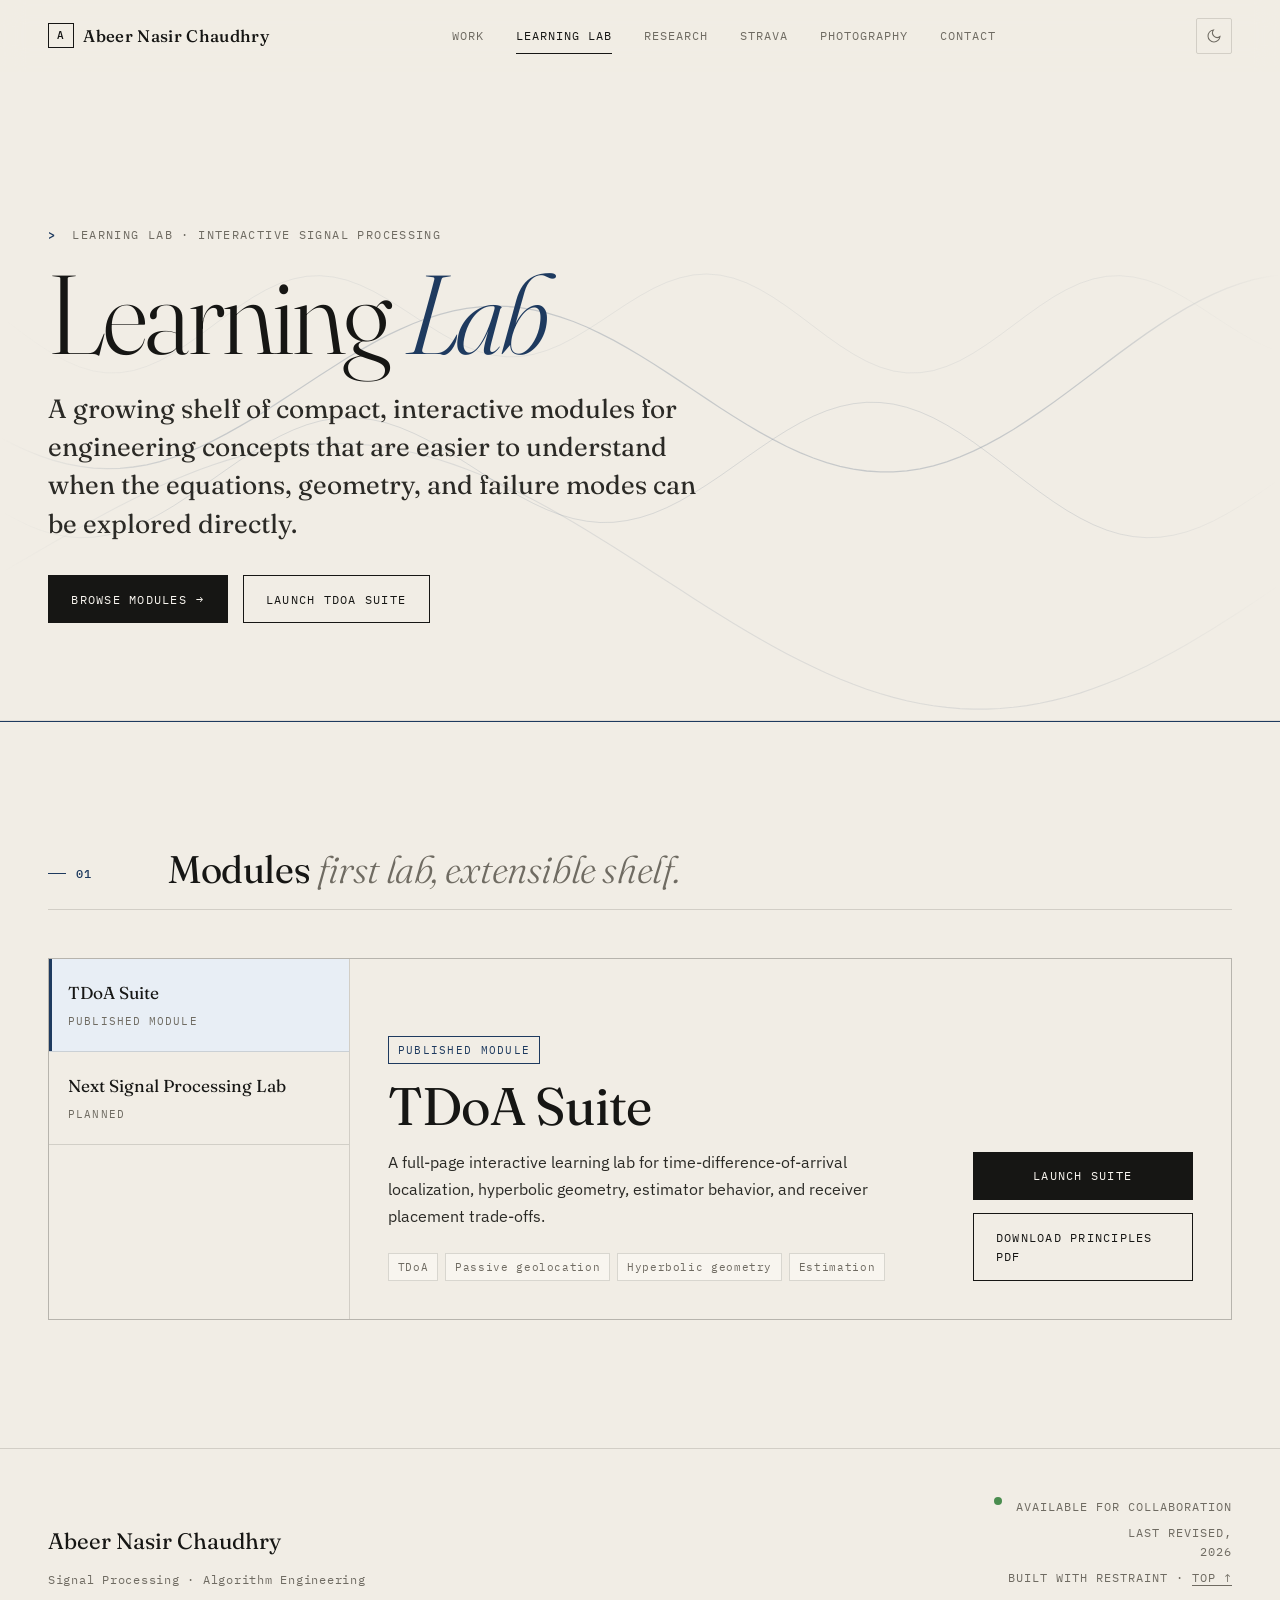
==== learning.html @ a297d3ae "Add Learning Lab and publish TDoA suite" ====
<!DOCTYPE html>
<html lang="en">
<head>
  <meta charset="UTF-8" />
  <meta name="viewport" content="width=device-width, initial-scale=1.0" />
  <title>Learning Lab &middot; Abeer Nasir Chaudhry</title>
  <meta name="description" content="Interactive signal processing learning modules by Abeer Nasir Chaudhry, starting with the TDoA Suite for passive geolocation principles." />
  <link rel="stylesheet" href="styles.css" />
  <link rel="icon" href="data:image/svg+xml,%3Csvg xmlns='http://www.w3.org/2000/svg' viewBox='0 0 32 32'%3E%3Crect width='32' height='32' fill='%23F1EDE5'/%3E%3Ctext x='16' y='22' text-anchor='middle' font-family='Georgia,serif' font-size='18' fill='%23161614'%3EA%3C/text%3E%3C/svg%3E" />
  <script>
    (function() {
      var stored = localStorage.getItem('theme');
      var sysDark = window.matchMedia && window.matchMedia('(prefers-color-scheme: dark)').matches;
      var theme = stored || (sysDark ? 'dark' : 'light');
      document.documentElement.setAttribute('data-theme', theme);
    })();
  </script>
</head>
<body class="learning-page">

  <div class="ambient-signal" aria-hidden="true">
    <svg viewBox="0 0 1440 900" preserveAspectRatio="none">
      <defs>
        <linearGradient id="signalFade" x1="0" y1="0" x2="1" y2="0">
          <stop offset="0%" stop-color="currentColor" stop-opacity="0"/>
          <stop offset="15%" stop-color="currentColor" stop-opacity="1"/>
          <stop offset="85%" stop-color="currentColor" stop-opacity="1"/>
          <stop offset="100%" stop-color="currentColor" stop-opacity="0"/>
        </linearGradient>
      </defs>
      <path class="ambient-wave w1" d="" stroke="url(#signalFade)"/>
      <path class="ambient-wave w2" d="" stroke="url(#signalFade)"/>
      <path class="ambient-wave w3" d="" stroke="url(#signalFade)"/>
      <path class="ambient-wave w4" d="" stroke="url(#signalFade)"/>
    </svg>
  </div>

  <header class="site-header">
    <nav class="nav" aria-label="Primary">
      <a href="index.html" class="brand">
        <span class="glyph">A</span>
        <span>Abeer Nasir Chaudhry</span>
      </a>
      <button class="nav-toggle" aria-label="Toggle navigation" aria-expanded="false"><span></span></button>
      <div class="nav-links" id="navLinks">
        <a href="index.html#work">Work</a>
        <a href="learning.html" class="active">Learning Lab</a>
        <a href="research.html">Research</a>
        <a href="strava.html">Strava</a>
        <a href="photography.html">Photography</a>
        <a href="index.html#contact">Contact</a>
      </div>
      <button class="theme-toggle" id="themeToggle" aria-label="Toggle theme">
        <svg class="icon-moon" viewBox="0 0 24 24" fill="none" stroke="currentColor" stroke-width="1.6"><path d="M21 12.79A9 9 0 1 1 11.21 3 7 7 0 0 0 21 12.79z"/></svg>
        <svg class="icon-sun" viewBox="0 0 24 24" fill="none" stroke="currentColor" stroke-width="1.6"><circle cx="12" cy="12" r="4"/><path d="M12 2v2M12 20v2M4.93 4.93l1.41 1.41M17.66 17.66l1.41 1.41M2 12h2M20 12h2M4.93 19.07l1.41-1.41M17.66 6.34l1.41-1.41"/></svg>
      </button>
    </nav>
  </header>

  <main>
    <section class="learning-hero">
      <div class="container">
        <div class="learning-hero-grid reveal-stagger">
          <div class="learning-kicker mono">
            <span class="caret">&gt;</span>
            <span>Learning Lab &middot; Interactive signal processing</span>
          </div>
          <h1 class="learning-title">Learning <em>Lab</em></h1>
          <p class="learning-lead">
            A growing shelf of compact, interactive modules for engineering concepts that are easier to understand when the equations, geometry, and failure modes can be explored directly.
          </p>
          <div class="learning-hero-actions">
            <a class="btn btn-primary" href="#modules">Browse Modules <span class="arrow">&rarr;</span></a>
            <a class="btn" href="assets/learning/tdoa/TDoA_Interactive.html" target="_blank" rel="noopener">Launch TDoA Suite</a>
          </div>
        </div>
      </div>
    </section>

    <section id="modules" class="learning-modules">
      <div class="container">
        <header class="section-head reveal">
          <div class="section-num">01</div>
          <h2 class="section-title">Modules <em>first lab, extensible shelf.</em></h2>
        </header>

        <div class="learning-shell reveal">
          <div class="learning-tabs" id="learningTabs" role="tablist" aria-label="Learning Lab modules"></div>
          <div class="learning-panels" id="learningPanels"></div>
        </div>
      </div>
    </section>
  </main>

  <footer class="site-footer">
    <div class="container">
      <div class="brand-block">Abeer Nasir Chaudhry<br/>
        <span style="font-family:var(--mono);font-size:0.78rem;color:var(--ink-muted);letter-spacing:0.06em;">Signal Processing &middot; Algorithm Engineering</span>
      </div>
      <div class="meta">
        <span><span class="signal-dot"></span> Available for collaboration</span>
        <span>Last revised, <span id="footerYear">2026</span></span>
        <span>Built with restraint &middot; <a href="#" style="border-bottom:1px solid currentColor;">Top &uarr;</a></span>
      </div>
    </div>
  </footer>

  <script src="assets/learning/modules.js"></script>
  <script>
    (function () {
      var modules = window.learningLabModules || [];
      var tabs = document.getElementById('learningTabs');
      var panels = document.getElementById('learningPanels');
      if (!tabs || !panels || !modules.length) return;

      function escapeHtml(value) {
        return String(value || '').replace(/[&<>"']/g, function (ch) {
          return ({ '&': '&amp;', '<': '&lt;', '>': '&gt;', '"': '&quot;', "'": '&#39;' })[ch];
        });
      }

      function actionLink(href, label, extraAttrs) {
        if (!href) return '<span class="btn module-action-disabled" aria-disabled="true">' + escapeHtml(label) + '</span>';
        return '<a class="btn' + (label.indexOf('Launch') === 0 ? ' btn-primary' : '') + '" href="' + escapeHtml(href) + '"' + (extraAttrs || '') + '>' + escapeHtml(label) + '</a>';
      }

      tabs.innerHTML = modules.map(function (module, index) {
        var selected = index === 0;
        return '<button class="learning-tab' + (selected ? ' is-active' : '') + '" role="tab" id="tab-' + escapeHtml(module.id) + '" aria-controls="panel-' + escapeHtml(module.id) + '" aria-selected="' + selected + '" data-module="' + escapeHtml(module.id) + '">' +
          '<span class="learning-tab-title">' + escapeHtml(module.title) + '</span>' +
          '<span class="learning-tab-status">' + escapeHtml(module.status) + '</span>' +
        '</button>';
      }).join('');

      panels.innerHTML = modules.map(function (module, index) {
        var active = index === 0;
        var tags = (module.tags || []).map(function (tag) {
          return '<span>' + escapeHtml(tag) + '</span>';
        }).join('');
        return '<article class="learning-panel' + (active ? ' is-active' : '') + '" role="tabpanel" id="panel-' + escapeHtml(module.id) + '" aria-labelledby="tab-' + escapeHtml(module.id) + '"' + (active ? '' : ' hidden') + '>' +
          '<div class="learning-panel-copy">' +
            '<div class="card-tag">' + escapeHtml(module.status) + '</div>' +
            '<h3>' + escapeHtml(module.title) + '</h3>' +
            '<p>' + escapeHtml(module.summary) + '</p>' +
            '<div class="card-meta">' + tags + '</div>' +
          '</div>' +
          '<div class="learning-panel-actions">' +
            actionLink(module.launchHref, module.launchHref ? 'Launch Suite' : 'Launch Pending', module.launchHref ? ' target="_blank" rel="noopener"' : '') +
            actionLink(module.pdfHref, module.pdfHref ? 'Download Principles PDF' : 'PDF Pending', module.pdfHref ? ' target="_blank" rel="noopener" download' : '') +
          '</div>' +
        '</article>';
      }).join('');

      tabs.addEventListener('click', function (event) {
        var btn = event.target.closest('.learning-tab');
        if (!btn) return;
        var id = btn.getAttribute('data-module');
        tabs.querySelectorAll('.learning-tab').forEach(function (tab) {
          var selected = tab === btn;
          tab.classList.toggle('is-active', selected);
          tab.setAttribute('aria-selected', selected ? 'true' : 'false');
        });
        panels.querySelectorAll('.learning-panel').forEach(function (panel) {
          var active = panel.id === 'panel-' + id;
          panel.classList.toggle('is-active', active);
          panel.hidden = !active;
        });
      });
    })();
  </script>
  <script src="main.js"></script>
</body>
</html>
---- styles.css ----
/* ============================================
   ABEER NASIR CHAUDHRY — Portfolio
   Design system & shared styles
   ============================================ */

@import url('https://fonts.googleapis.com/css2?family=Fraunces:ital,opsz,wght@0,9..144,300;0,9..144,400;0,9..144,500;0,9..144,600;1,9..144,400&family=IBM+Plex+Mono:wght@300;400;500;600&family=IBM+Plex+Sans:wght@300;400;500;600;700&display=swap');

/* ---------- Tokens ---------- */
:root {
  /* color */
  --bone:        #F1EDE5;
  --bone-light:  #F8F5EF;
  --bone-deep:   #E7E2D7;
  --ink:         #161614;
  --ink-soft:    #2B2A26;
  --ink-muted:   #6F6B62;
  --ink-faint:   #9A958A;
  --accent:      #1E3A5F;
  --accent-soft: #4A6E8F;
  --accent-deep: #142941;
  --accent-tint: #E8EEF5;
  --hairline:    rgba(22, 22, 20, 0.14);
  --hairline-2:  rgba(22, 22, 20, 0.08);
  --signal:      #B8531C; /* warm rare accent for highlights */

  /* type */
  --serif:       'Fraunces', 'Times New Roman', serif;
  --sans:        'IBM Plex Sans', system-ui, sans-serif;
  --mono:        'IBM Plex Mono', ui-monospace, monospace;

  /* layout */
  --max:         1280px;
  --gutter:      clamp(1.25rem, 4vw, 3rem);
  --section-y:   clamp(4rem, 10vw, 8rem);
}

/* ---------- Reset ---------- */
*, *::before, *::after { box-sizing: border-box; }
html { scroll-behavior: smooth; -webkit-font-smoothing: antialiased; -moz-osx-font-smoothing: grayscale; }
body {
  margin: 0;
  background: var(--bone);
  color: var(--ink);
  font-family: var(--sans);
  font-size: 16px;
  font-weight: 400;
  line-height: 1.55;
  text-rendering: optimizeLegibility;
}
a { color: inherit; text-decoration: none; }
img { max-width: 100%; display: block; }
button { font: inherit; color: inherit; background: none; border: 0; cursor: pointer; }

/* selection */
::selection { background: var(--ink); color: var(--bone-light); }

/* scrollbar (subtle) */
::-webkit-scrollbar { width: 10px; height: 10px; }
::-webkit-scrollbar-track { background: var(--bone); }
::-webkit-scrollbar-thumb { background: var(--ink-faint); border: 2px solid var(--bone); border-radius: 10px; }
::-webkit-scrollbar-thumb:hover { background: var(--ink-muted); }

/* ---------- Typography utilities ---------- */
.label, .mono {
  font-family: var(--mono);
  font-size: 0.72rem;
  font-weight: 400;
  letter-spacing: 0.12em;
  text-transform: uppercase;
  color: var(--ink-muted);
}
.serif { font-family: var(--serif); }
.italic { font-style: italic; }

/* ---------- Layout primitives ---------- */
.container {
  max-width: var(--max);
  margin: 0 auto;
  padding: 0 var(--gutter);
}
.hairline { border: 0; border-top: 1px solid var(--hairline); margin: 0; }
.hairline-soft { border: 0; border-top: 1px solid var(--hairline-2); margin: 0; }

section { padding: var(--section-y) 0; position: relative; }
section + section { border-top: 1px solid var(--hairline-2); }

/* ---------- Ambient signal background ---------- */
.ambient-signal {
  position: fixed;
  inset: 0;
  pointer-events: none;
  z-index: 0;
  pointer-events: none;
  color: var(--accent);
  overflow: hidden;
}
.ambient-signal svg {
  width: 100%;
  height: 100%;
  display: block;
}
.ambient-signal .ambient-grid path {
  stroke: currentColor;
  stroke-width: 0.6;
  fill: none;
  opacity: 0.05;
}
.ambient-wave {
  fill: none;
  stroke-width: 1.2;
  opacity: 0.18;
}
.ambient-wave.w1 { opacity: 0.20; stroke-width: 1.3; }
.ambient-wave.w2 { opacity: 0.13; stroke-width: 1.0; color: var(--ink-soft); }
.ambient-wave.w3 { opacity: 0.10; stroke-width: 1.1; color: var(--signal); }
.ambient-wave.w4 { opacity: 0.08; stroke-width: 0.9; }

/* Site chrome must sit above the ambient layer */
.site-header, main, .site-footer { position: relative; z-index: 1; }
/* Sections are themed-bone — make them translucent so waves show through.
   Exception: dark-band and cta-strip have their own opaque tints. */
main > section:not(.cta-strip):not(.dark-band) { background: transparent !important; }
main > section.cta-strip,
main > section.paper-section.dark-band,
main > section.dark-band { /* keep their declared background */ }
main > section:nth-of-type(even) {
  background: rgba(248, 245, 239, 0.55) !important;
  backdrop-filter: blur(0.5px);
  -webkit-backdrop-filter: blur(0.5px);
}
[data-theme="dark"] main > section:nth-of-type(even) {
  background: rgba(20, 24, 31, 0.55) !important;
}
body { background: var(--bone); }

@media (prefers-reduced-motion: reduce) {
  .ambient-wave { animation: none !important; }
}

/* ---------- Section-stage transitions ---------- */
/* Each top-level <section id> becomes a "stage": once its top crosses into
   view, fade + slide in. Background subtly shifts on alternate stages to
   make the boundary feel like a hand-off, not a continuation. */
main > section {
  --stage-shift: 28px;
  opacity: 0;
  transform: translateY(var(--stage-shift));
  transition:
    opacity 0.95s cubic-bezier(.2,.65,.2,1),
    transform 0.95s cubic-bezier(.2,.65,.2,1),
    background-color 0.6s ease;
  will-change: opacity, transform;
}
main > section.stage-in {
  opacity: 1;
  transform: none;
}
/* Alternate background tone to give a clean hand-off between stages */
main > section:nth-of-type(even) {
  background: var(--bone-light);
}
/* The section-head badge slides in slightly later for a layered feel */
main > section .section-head {
  transition: opacity 0.9s ease 0.15s, transform 0.9s cubic-bezier(.2,.65,.2,1) 0.15s;
}
main > section:not(.stage-in) .section-head {
  opacity: 0;
  transform: translateY(12px);
}
/* A hairline accent that draws across the top of the active stage */
main > section::before {
  content: '';
  position: absolute;
  top: 0; left: 0;
  height: 1px;
  width: 0;
  background: var(--accent);
  transition: width 1.1s cubic-bezier(.2,.65,.2,1) 0.1s;
  pointer-events: none;
}
main > section.stage-in::before { width: 100%; }
/* First section (hero) shouldn't fade-in on load — it's the entry point */
main > section:first-of-type {
  opacity: 1;
  transform: none;
}
main > section:first-of-type::before { display: none; }
@media (prefers-reduced-motion: reduce) {
  main > section { opacity: 1; transform: none; transition: none; }
  main > section .section-head { opacity: 1; transform: none; }
  main > section::before { display: none; }
}

.section-head {
  display: grid;
  grid-template-columns: 6rem 1fr;
  align-items: baseline;
  gap: 1.5rem;
  margin-bottom: 3rem;
  padding-bottom: 1.25rem;
  border-bottom: 1px solid var(--hairline);
}
.section-num {
  font-family: var(--mono);
  font-size: 0.74rem;
  letter-spacing: 0.16em;
  color: var(--accent);
  align-self: end;
  padding-bottom: 0.4rem;
  font-weight: 500;
  position: relative;
}
.section-num::before {
  content: '';
  display: inline-block;
  width: 18px;
  height: 1px;
  background: var(--accent);
  margin-right: 0.6rem;
  vertical-align: 0.3em;
}
.section-title {
  font-family: var(--serif);
  font-weight: 400;
  font-size: clamp(1.6rem, 3vw, 2.4rem);
  line-height: 1.05;
  letter-spacing: -0.01em;
  margin: 0;
  font-variation-settings: "opsz" 60;
}
.section-title em { font-style: italic; color: var(--ink-muted); font-weight: 300; }

/* ---------- Header / nav ---------- */
.site-header {
  position: sticky;
  top: 0;
  z-index: 50;
  backdrop-filter: blur(12px);
  -webkit-backdrop-filter: blur(12px);
  background: rgba(241, 237, 229, 0.78);
  border-bottom: 1px solid transparent;
  transition: border-color 0.3s ease, background 0.3s ease;
}
.site-header.scrolled {
  border-bottom-color: var(--hairline);
  background: rgba(241, 237, 229, 0.88);
}
.nav {
  max-width: var(--max);
  margin: 0 auto;
  padding: 1.1rem var(--gutter);
  display: flex;
  align-items: center;
  justify-content: space-between;
  gap: 2rem;
}
.brand {
  font-family: var(--serif);
  font-weight: 500;
  font-size: 1.05rem;
  letter-spacing: 0.02em;
  display: inline-flex;
  align-items: center;
  gap: 0.6rem;
}
.brand .glyph {
  width: 1.6rem; height: 1.6rem;
  border: 1px solid var(--ink);
  display: inline-grid; place-items: center;
  font-family: var(--mono); font-size: 0.7rem; font-weight: 500;
  letter-spacing: 0;
}
.nav-links {
  display: flex;
  gap: 2rem;
  font-family: var(--mono);
  font-size: 0.78rem;
  letter-spacing: 0.08em;
  text-transform: uppercase;
}
.nav-links a {
  position: relative;
  color: var(--ink-muted);
  transition: color 0.2s ease;
  padding: 0.4rem 0;
}
.nav-links a:hover, .nav-links a.active {
  color: var(--ink);
}
.nav-links a.active::after {
  content: '';
  position: absolute;
  left: 0; right: 0; bottom: -2px;
  height: 1px;
  background: var(--ink);
}
.nav-toggle { display: none; }

@media (max-width: 720px) {
  .nav-links {
    position: absolute;
    top: 100%;
    right: 0; left: 0;
    flex-direction: column;
    gap: 0;
    background: var(--bone);
    border-top: 1px solid var(--hairline);
    border-bottom: 1px solid var(--hairline);
    padding: 0.5rem var(--gutter);
    max-height: 0;
    overflow: hidden;
    transition: max-height 0.3s ease;
  }
  .nav-links.open { max-height: 390px; }
  .nav-links a { padding: 0.9rem 0; border-bottom: 1px solid var(--hairline-2); }
  .nav-links a:last-child { border: 0; }
  .nav-toggle {
    display: inline-grid;
    place-items: center;
    width: 2.2rem; height: 2.2rem;
    border: 1px solid var(--hairline);
  }
  .nav-toggle span { width: 1rem; height: 1px; background: var(--ink); position: relative; }
  .nav-toggle span::before, .nav-toggle span::after {
    content: ''; position: absolute; left: 0; right: 0; height: 1px; background: var(--ink);
  }
  .nav-toggle span::before { top: -5px; }
  .nav-toggle span::after { top: 5px; }
}

/* ---------- Reveal animations (JS-controlled) ---------- */
.reveal {
  opacity: 0;
  transform: translateY(14px);
  transition: opacity 0.9s cubic-bezier(.2,.6,.2,1), transform 0.9s cubic-bezier(.2,.6,.2,1);
}
.reveal.in { opacity: 1; transform: none; }
.reveal-stagger > * {
  opacity: 0;
  transform: translateY(10px);
  transition: opacity 0.7s cubic-bezier(.2,.6,.2,1), transform 0.7s cubic-bezier(.2,.6,.2,1);
}
.reveal-stagger.in > * { opacity: 1; transform: none; }
.reveal-stagger.in > *:nth-child(1) { transition-delay: 0.05s; }
.reveal-stagger.in > *:nth-child(2) { transition-delay: 0.12s; }
.reveal-stagger.in > *:nth-child(3) { transition-delay: 0.19s; }
.reveal-stagger.in > *:nth-child(4) { transition-delay: 0.26s; }
.reveal-stagger.in > *:nth-child(5) { transition-delay: 0.33s; }
.reveal-stagger.in > *:nth-child(6) { transition-delay: 0.40s; }
.reveal-stagger.in > *:nth-child(7) { transition-delay: 0.47s; }
.reveal-stagger.in > *:nth-child(8) { transition-delay: 0.54s; }

@media (prefers-reduced-motion: reduce) {
  *, *::before, *::after {
    animation-duration: 0.001ms !important;
    transition-duration: 0.001ms !important;
  }
  .reveal, .reveal-stagger > * { opacity: 1; transform: none; }
}

/* ---------- Buttons ---------- */
.btn {
  display: inline-flex;
  align-items: center;
  gap: 0.6rem;
  padding: 0.85rem 1.4rem;
  font-family: var(--mono);
  font-size: 0.78rem;
  letter-spacing: 0.1em;
  text-transform: uppercase;
  border: 1px solid var(--ink);
  background: transparent;
  color: var(--ink);
  transition: background 0.2s ease, color 0.2s ease, transform 0.2s ease;
}
.btn:hover { background: var(--ink); color: var(--bone-light); }
.btn-primary { background: var(--ink); color: var(--bone-light); }
.btn-primary:hover { background: var(--ink-soft); }
.btn .arrow { display: inline-block; transition: transform 0.25s ease; }
.btn:hover .arrow { transform: translateX(3px); }

/* ---------- Footer ---------- */
.site-footer {
  border-top: 1px solid var(--hairline);
  padding: 3rem 0 2rem;
  font-family: var(--mono);
  font-size: 0.78rem;
  color: var(--ink-muted);
}
.site-footer .container {
  display: grid;
  grid-template-columns: 1fr 1fr;
  gap: 2rem;
  align-items: end;
}
.site-footer .brand-block {
  font-family: var(--serif);
  font-size: 1.4rem;
  color: var(--ink);
  font-weight: 400;
}
.site-footer .meta {
  text-align: right;
  letter-spacing: 0.08em;
  text-transform: uppercase;
}
.site-footer .meta span { display: block; margin-bottom: 0.4rem; }
.site-footer .meta .signal-dot {
  display: inline-block;
  width: 0.5rem; height: 0.5rem; border-radius: 50%;
  background: #4a8d4f;
  margin-right: 0.4rem;
  animation: pulse 2.5s ease-in-out infinite;
}
@keyframes pulse {
  0%, 100% { opacity: 0.4; }
  50% { opacity: 1; }
}

@media (max-width: 720px) {
  .site-footer .container { grid-template-columns: 1fr; }
  .site-footer .meta { text-align: left; }
}

/* ============================================
   PAGE: index.html
   ============================================ */

/* ---------- Hero ---------- */
.hero {
  padding: clamp(4rem, 10vw, 9rem) 0 clamp(3rem, 7vw, 6rem);
  position: relative;
  overflow: hidden;
}
.hero-grid {
  display: grid;
  grid-template-columns: 1fr;
  gap: 2.5rem;
  position: relative;
}
.hero-meta {
  display: flex;
  align-items: center;
  gap: 1rem;
  color: var(--ink-muted);
}
.hero-meta .dot {
  width: 6px; height: 6px; border-radius: 50%;
  background: var(--accent);
}
.hero-meta .caret {
  font-family: var(--mono);
  font-weight: 600;
  color: var(--accent);
  font-size: 0.95rem;
  line-height: 1;
  display: inline-block;
  animation: cliBlink 1.05s steps(1, end) infinite;
}
@keyframes cliBlink {
  0%, 49% { opacity: 1; }
  50%, 100% { opacity: 0; }
}
.hero-name {
  font-family: var(--serif);
  font-weight: 300;
  font-variation-settings: "opsz" 144;
  font-size: clamp(2.2rem, 6.4vw, 5.4rem);
  line-height: 1.0;
  letter-spacing: -0.025em;
  margin: 0.5rem 0 1.5rem;
  color: var(--ink);
  white-space: nowrap;
  overflow: hidden;
}
.hero-name .last {
  font-style: italic;
  font-weight: 300;
  color: var(--ink-soft);
  margin-left: 0.25em;
}
@media (max-width: 640px) {
  .hero-name { white-space: normal; font-size: clamp(2rem, 9vw, 3.4rem); }
  .hero-name .last { margin-left: 0.2em; }
}
.hero-tagline {
  font-family: var(--serif);
  font-style: italic;
  font-weight: 300;
  font-size: clamp(1.15rem, 2.2vw, 1.55rem);
  line-height: 1.4;
  color: var(--ink-soft);
  max-width: 38ch;
  margin: 0 0 2.5rem;
}
.hero-actions {
  display: flex;
  flex-wrap: wrap;
  gap: 1rem;
}

.hero-figure {
  position: relative;
  margin-top: 3rem;
  border-top: 1px solid var(--hairline);
  padding-top: 2rem;
  display: grid;
  grid-template-columns: 1fr 1fr 1fr;
  gap: 2rem;
}
.hero-stat {
  border-left: 1px solid var(--hairline-2);
  padding-left: 1.25rem;
}
.hero-stat:first-child { border-left: 0; padding-left: 0; }
.hero-stat .num {
  font-family: var(--serif);
  font-size: clamp(1.8rem, 3.5vw, 2.6rem);
  font-weight: 400;
  line-height: 1;
  font-variation-settings: "opsz" 60;
  letter-spacing: -0.01em;
  color: var(--accent);
}
.hero-stat .num .unit {
  font-family: var(--mono);
  font-size: 0.7em;
  color: var(--ink-muted);
  margin-left: 0.2em;
}
.hero-stat .desc {
  font-family: var(--mono);
  font-size: 0.7rem;
  letter-spacing: 0.1em;
  text-transform: uppercase;
  color: var(--ink-muted);
  margin-top: 0.6rem;
}

/* signal SVG decoration — interactive grid with cursor spotlight */
.hero-signal {
  position: absolute;
  right: -8%;
  top: 50%;
  transform: translateY(-50%);
  width: 70vw;
  max-width: 900px;
  height: 700px;
  pointer-events: auto;
  display: none;
  z-index: 0;
}
@media (min-width: 880px) {
  .hero-signal { display: block; }
  .hero-grid { padding-right: 6rem; position: relative; z-index: 1; }
}
.hero-signal svg {
  width: 100%;
  height: 100%;
  display: block;
}
.hero-signal .grid path {
  stroke: var(--ink);
  stroke-width: 0.5;
  fill: none;
}
.hero-signal .grid-base path { opacity: 0.04; }
.hero-signal .grid-spot path {
  stroke: var(--accent);
  stroke-width: 0.7;
  opacity: 0.9;
}
.hero-warp {
  transform-box: fill-box;
  transition: none;
}

/* ---------- Profile (about) ---------- */
.profile-lead {
  font-family: var(--serif);
  font-weight: 400;
  font-style: normal;
  font-size: clamp(1.5rem, 3.4vw, 2.4rem);
  line-height: 1.3;
  letter-spacing: -0.015em;
  color: var(--ink);
  max-width: 980px;
  margin: 0 0 3.5rem;
}
.profile-lead em {
  font-style: italic;
  color: var(--accent);
  font-weight: 400;
}
.profile-focus-strip {
  display: grid;
  grid-template-columns: repeat(5, 1fr);
  gap: 0;
  border-top: 1px solid var(--hairline);
  border-bottom: 1px solid var(--hairline);
  margin-bottom: 3.5rem;
}
.profile-focus {
  padding: 1.6rem 1.4rem;
  border-right: 1px solid var(--hairline);
  display: flex;
  flex-direction: column;
  gap: 0.5rem;
  position: relative;
  transition: background 0.25s ease;
}
.profile-focus:last-child { border-right: 0; }
.profile-focus:hover { background: var(--accent-tint); }
.profile-focus::before {
  content: '';
  position: absolute;
  top: 0; left: 0;
  width: 0; height: 2px;
  background: var(--accent);
  transition: width 0.4s ease;
}
.profile-focus:hover::before { width: 100%; }
.profile-focus-num {
  font-family: var(--mono);
  font-size: 0.66rem;
  color: var(--ink-faint);
  letter-spacing: 0.12em;
}
.profile-focus-name {
  font-family: var(--serif);
  font-size: 1.05rem;
  line-height: 1.25;
  color: var(--ink);
  font-weight: 500;
}
.profile-focus-name em {
  font-style: italic;
  font-weight: 400;
  color: var(--accent);
}
.profile-focus-desc {
  font-family: var(--sans);
  font-size: 0.82rem;
  line-height: 1.4;
  color: var(--ink-muted);
  margin-top: auto;
}
@media (max-width: 900px) {
  .profile-focus-strip { grid-template-columns: repeat(2, 1fr); }
  .profile-focus { border-bottom: 1px solid var(--hairline); }
  .profile-focus:nth-child(2) { border-right: 0; }
  .profile-focus:nth-child(4) { border-right: 0; }
  .profile-focus:nth-child(5) { grid-column: span 2; border-right: 0; border-bottom: 0; }
  .profile-focus:nth-child(3), .profile-focus:nth-child(4) { border-bottom: 1px solid var(--hairline); }
}
@media (max-width: 540px) {
  .profile-focus-strip { grid-template-columns: 1fr; }
  .profile-focus { border-right: 0 !important; border-bottom: 1px solid var(--hairline) !important; }
  .profile-focus:last-child { border-bottom: 0 !important; }
}
.profile-prose {
  display: grid;
  grid-template-columns: 1fr 1fr;
  gap: clamp(2rem, 5vw, 4rem);
  max-width: 1000px;
}
.profile-prose p {
  font-size: 1.05rem;
  line-height: 1.75;
  color: var(--ink-soft);
  margin: 0;
}
.profile-prose p strong {
  color: var(--ink);
  font-weight: 500;
}
.profile-prose p em {
  font-style: italic;
  color: var(--accent);
}
@media (max-width: 820px) {
  .profile-prose { grid-template-columns: 1fr; gap: 1.4rem; }
}

/* ---------- Experience ---------- */
.exp-list { list-style: none; margin: 0; padding: 0; }
.exp-item {
  display: grid;
  grid-template-columns: 8rem 1fr auto;
  gap: 2rem;
  padding: 2rem 0;
  border-bottom: 1px solid var(--hairline-2);
  align-items: start;
  cursor: pointer;
  transition: padding 0.3s ease;
}
.exp-item:hover { padding-left: 0.5rem; }
.exp-item:last-child { border-bottom: 0; }
.exp-period {
  font-family: var(--mono);
  font-size: 0.78rem;
  color: var(--ink-muted);
  letter-spacing: 0.04em;
  padding-top: 0.3rem;
}
.exp-period .now {
  display: inline-block;
  width: 6px; height: 6px;
  background: var(--accent);
  border-radius: 50%;
  margin-right: 0.4rem;
  vertical-align: middle;
  animation: pulse 2.5s ease-in-out infinite;
}
.exp-role {
  font-family: var(--serif);
  font-size: 1.4rem;
  font-weight: 400;
  font-variation-settings: "opsz" 60;
  letter-spacing: -0.005em;
  margin: 0 0 0.3rem;
  line-height: 1.2;
}
.exp-org {
  font-size: 0.95rem;
  color: var(--ink-muted);
  margin-bottom: 0.9rem;
}
.exp-detail {
  font-size: 0.95rem;
  color: var(--ink-soft);
  line-height: 1.6;
  max-width: 65ch;
  max-height: 0;
  overflow: hidden;
  transition: max-height 0.45s ease, margin 0.45s ease, opacity 0.45s ease;
  opacity: 0;
}
.exp-item.open .exp-detail {
  max-height: 600px;
  opacity: 1;
  margin-top: 0.6rem;
}
.exp-detail ul { padding-left: 1rem; margin: 0.6rem 0 0; }
.exp-detail li { margin-bottom: 0.4rem; }
.exp-toggle {
  font-family: var(--mono);
  font-size: 0.7rem;
  letter-spacing: 0.1em;
  text-transform: uppercase;
  color: var(--ink-faint);
  padding-top: 0.3rem;
  white-space: nowrap;
}
.exp-toggle::before { content: '+ '; transition: content 0.2s; display: inline; }
.exp-item.open .exp-toggle::before { content: '- '; }

@media (max-width: 720px) {
  .exp-item { grid-template-columns: 1fr; gap: 0.4rem; }
  .exp-toggle { justify-self: start; }
}

/* ---------- Projects ---------- */
.work-controls {
  display: flex;
  gap: 0.4rem;
  margin-bottom: 2rem;
  flex-wrap: wrap;
  font-family: var(--mono);
  font-size: 0.74rem;
  letter-spacing: 0.08em;
  text-transform: uppercase;
}
.filter-btn {
  padding: 0.5rem 0.9rem;
  border: 1px solid var(--hairline);
  color: var(--ink-muted);
  transition: all 0.2s ease;
}
.filter-btn:hover { color: var(--ink); border-color: var(--ink-muted); }
.filter-btn.active { background: var(--ink); color: var(--bone-light); border-color: var(--ink); }

.work-grid {
  display: grid;
  grid-template-columns: repeat(2, 1fr);
  gap: 1px;
  background: var(--hairline);
  border: 1px solid var(--hairline);
}
@media (max-width: 720px) {
  .work-grid { grid-template-columns: 1fr; }
}
.work-card {
  background: var(--bone);
  padding: 2rem;
  position: relative;
  display: flex;
  flex-direction: column;
  gap: 1rem;
  min-height: 280px;
  transition: background 0.3s ease;
  cursor: pointer;
  border-top: 2px solid transparent;
}
.work-card::before {
  content: '';
  position: absolute;
  top: 0; left: 0;
  width: 0;
  height: 2px;
  background: var(--accent);
  transition: width 0.4s cubic-bezier(0.2, 0.8, 0.2, 1);
}
.work-card:hover { background: var(--bone-light); }
.work-card:hover::before { width: 100%; }
.work-card.hidden { display: none; }
.work-card .work-meta {
  display: flex;
  justify-content: space-between;
  align-items: center;
  font-family: var(--mono);
  font-size: 0.7rem;
  letter-spacing: 0.08em;
  text-transform: uppercase;
  color: var(--ink-muted);
}
.work-card .work-cat {
  border: 1px solid var(--hairline);
  padding: 0.18rem 0.5rem;
}
.work-card h3 {
  font-family: var(--serif);
  font-weight: 400;
  font-variation-settings: "opsz" 80;
  font-size: 1.5rem;
  line-height: 1.15;
  margin: 0;
  letter-spacing: -0.01em;
  max-width: 32ch;
}
.work-card p {
  font-size: 0.92rem;
  line-height: 1.55;
  color: var(--ink-soft);
  margin: 0;
  max-width: 50ch;
  flex-grow: 1;
}
.work-stack {
  display: flex;
  flex-wrap: wrap;
  gap: 0.4rem;
  font-family: var(--mono);
  font-size: 0.68rem;
  letter-spacing: 0.06em;
  color: var(--ink-muted);
}
.work-stack span::after { content: '·'; margin-left: 0.4rem; color: var(--ink-faint); }
.work-stack span:last-child::after { content: ''; }

.work-card .arrow-corner {
  position: absolute;
  top: 1.4rem; right: 1.4rem;
  width: 0.9rem; height: 0.9rem;
  opacity: 0;
  transform: translate(-4px, 4px);
  transition: opacity 0.3s ease, transform 0.3s ease;
}
.work-card:hover .arrow-corner {
  opacity: 1;
  transform: none;
}
.work-card .arrow-corner svg { width: 100%; height: 100%; stroke: var(--ink); }

/* ---------- Publications ---------- */
.pub-list { margin: 0; padding: 0; list-style: none; }
.pub-item {
  display: grid;
  grid-template-columns: 3rem 1fr auto;
  gap: 2rem;
  padding: 1.5rem 0;
  border-bottom: 1px solid var(--hairline-2);
  align-items: baseline;
}
.pub-item:last-child { border-bottom: 0; }
.pub-num {
  font-family: var(--mono);
  font-size: 0.78rem;
  color: var(--ink-faint);
  letter-spacing: 0.05em;
}
.pub-title {
  font-family: var(--serif);
  font-size: 1.15rem;
  font-weight: 400;
  font-variation-settings: "opsz" 60;
  margin: 0 0 0.4rem;
  line-height: 1.3;
  letter-spacing: -0.005em;
}
.pub-meta {
  font-family: var(--mono);
  font-size: 0.74rem;
  color: var(--ink-muted);
  letter-spacing: 0.04em;
}
.pub-link {
  font-family: var(--mono);
  font-size: 0.74rem;
  letter-spacing: 0.1em;
  text-transform: uppercase;
  color: var(--ink-muted);
  border-bottom: 1px solid var(--hairline);
  padding-bottom: 0.1rem;
  white-space: nowrap;
  transition: color 0.2s, border-color 0.2s;
}
.pub-link:hover { color: var(--ink); border-color: var(--ink); }
@media (max-width: 720px) {
  .pub-item { grid-template-columns: 2rem 1fr; }
  .pub-link { grid-column: 2; margin-top: 0.4rem; justify-self: start; }
}

/* ---------- Education ---------- */
.edu-grid {
  display: grid;
  grid-template-columns: 1fr 1fr;
  gap: 2rem;
}
@media (max-width: 720px) { .edu-grid { grid-template-columns: 1fr; } }
.edu-card {
  border: 1px solid var(--hairline);
  border-left: 3px solid var(--accent);
  padding: 2rem;
  background: var(--bone-light);
  transition: transform 0.3s ease, box-shadow 0.3s ease;
}
.edu-card:hover {
  transform: translateY(-2px);
  box-shadow: 0 8px 24px rgba(30, 58, 95, 0.06);
}
.edu-card .label { margin-bottom: 1.2rem; color: var(--accent); font-weight: 500; }
.edu-card h3 {
  font-family: var(--serif);
  font-weight: 400;
  font-variation-settings: "opsz" 60;
  font-size: 1.4rem;
  margin: 0 0 0.4rem;
  line-height: 1.2;
}
.edu-card .school {
  color: var(--ink-muted);
  font-size: 0.95rem;
  margin-bottom: 1.5rem;
}
.edu-card dl {
  display: grid;
  grid-template-columns: auto 1fr;
  gap: 0.6rem 1.2rem;
  margin: 0;
  padding-top: 1.2rem;
  border-top: 1px solid var(--hairline-2);
}
.edu-card dt {
  font-family: var(--mono);
  font-size: 0.7rem;
  letter-spacing: 0.08em;
  text-transform: uppercase;
  color: var(--ink-faint);
}
.edu-card dd { margin: 0; font-size: 0.9rem; color: var(--ink-soft); }

/* ---------- Recognition ---------- */
.rec-list {
  list-style: none;
  margin: 0; padding: 0;
  display: grid;
  grid-template-columns: 1fr 1fr;
  gap: 0;
  border-top: 1px solid var(--hairline);
}
@media (max-width: 720px) { .rec-list { grid-template-columns: 1fr; } }
.rec-list li {
  padding: 1.5rem 1.2rem 1.5rem 0;
  border-bottom: 1px solid var(--hairline-2);
  display: grid;
  grid-template-columns: 4rem 1fr;
  gap: 1rem;
  align-items: baseline;
}
.rec-list li:nth-child(odd) { padding-right: 2rem; border-right: 1px solid var(--hairline-2); }
@media (max-width: 720px) {
  .rec-list li:nth-child(odd) { border-right: 0; padding-right: 0; }
}
.rec-year {
  font-family: var(--mono);
  font-size: 0.95rem;
  color: var(--accent);
  letter-spacing: 0.04em;
  font-weight: 500;
  line-height: 1.25;
}
.rec-title {
  font-family: var(--serif);
  font-size: 1.05rem;
  line-height: 1.35;
  color: var(--ink);
  font-weight: 400;
}
.rec-title em {
  font-style: italic;
  font-size: 0.85rem;
  color: var(--ink-muted);
  display: block;
  margin-top: 0.2rem;
  font-family: var(--sans);
}

/* ---------- Capabilities (Skills) ---------- */
.cap-grid {
  display: grid;
  grid-template-columns: 1fr 1fr;
  gap: 3rem;
}
@media (max-width: 820px) { .cap-grid { grid-template-columns: 1fr; gap: 2rem; } }
.cap-block h4 {
  font-family: var(--mono);
  font-size: 0.74rem;
  letter-spacing: 0.12em;
  text-transform: uppercase;
  color: var(--ink-faint);
  font-weight: 400;
  margin: 0 0 1.2rem;
  padding-bottom: 0.6rem;
  border-bottom: 1px solid var(--hairline-2);
}
.cap-list {
  list-style: none; margin: 0; padding: 0;
  display: flex; flex-wrap: wrap; gap: 0.4rem;
}
.cap-list li {
  font-family: var(--mono);
  font-size: 0.78rem;
  padding: 0.45rem 0.75rem;
  border: 1px solid var(--hairline);
  color: var(--ink-soft);
  letter-spacing: 0.02em;
  transition: all 0.2s ease;
  cursor: default;
}
.cap-list li.adv { color: var(--ink); border-color: var(--ink-muted); }
.cap-list li:hover,
.cap-list li.adv:hover {
  background: var(--accent);
  color: var(--bone-light);
  border-color: var(--accent);
}
.cap-list li:hover .level,
.cap-list li.adv:hover .level { color: var(--bone-deep); }
.cap-list li .level {
  font-size: 0.62rem;
  color: var(--ink-faint);
  margin-left: 0.4rem;
  letter-spacing: 0.06em;
}

/* ---------- Outside Work ---------- */
.outside-intro {
  display: grid;
  grid-template-columns: 1.4fr 1fr;
  gap: clamp(2rem, 5vw, 4rem);
  align-items: end;
  margin-bottom: 3rem;
  padding-bottom: 2rem;
  border-bottom: 1px solid var(--hairline-2);
}
.outside-lead {
  font-family: var(--serif);
  font-size: clamp(1.25rem, 2.4vw, 1.7rem);
  line-height: 1.4;
  letter-spacing: -0.01em;
  font-weight: 400;
  color: var(--ink-soft);
  margin: 0;
  max-width: 38ch;
}
.outside-lead em {
  font-style: italic;
  color: var(--accent);
}
.outside-links {
  display: flex;
  flex-direction: column;
  gap: 0.4rem;
  font-family: var(--mono);
  font-size: 0.74rem;
  letter-spacing: 0.1em;
  text-transform: uppercase;
}
.outside-link {
  display: flex;
  justify-content: space-between;
  align-items: center;
  gap: 1.5rem;
  padding: 0.85rem 0;
  border-top: 1px solid var(--hairline-2);
  color: var(--ink-muted);
  transition: color 0.2s ease, padding 0.25s ease;
}
.outside-link:last-child { border-bottom: 1px solid var(--hairline-2); }
.outside-link:hover { color: var(--accent); padding-left: 0.4rem; }
.outside-link .arr { transition: transform 0.25s ease; }
.outside-link:hover .arr { transform: translateX(3px); }

@media (max-width: 820px) {
  .outside-intro { grid-template-columns: 1fr; gap: 2rem; }
}

.outside-grid {
  display: grid;
  grid-template-columns: repeat(4, 1fr);
  border-top: 1px solid var(--hairline);
  border-left: 1px solid var(--hairline);
}
.outside-cell {
  position: relative;
  padding: clamp(1.6rem, 3vw, 2.4rem);
  border-right: 1px solid var(--hairline);
  border-bottom: 1px solid var(--hairline);
  display: flex;
  flex-direction: column;
  gap: 0.85rem;
  min-height: 260px;
  background: var(--bone);
  transition: background 0.3s ease;
}
.outside-cell::before {
  content: '';
  position: absolute;
  top: 0; left: 0;
  width: 0; height: 2px;
  background: var(--accent);
  transition: width 0.4s cubic-bezier(0.2, 0.8, 0.2, 1);
}
.outside-cell:hover { background: var(--bone-light); }
.outside-cell:hover::before { width: 100%; }
.outside-num {
  font-family: var(--mono);
  font-size: 0.66rem;
  letter-spacing: 0.14em;
  color: var(--ink-faint);
}
.outside-cell h3 {
  font-family: var(--serif);
  font-weight: 400;
  font-variation-settings: "opsz" 60;
  font-size: clamp(1.2rem, 1.7vw, 1.5rem);
  line-height: 1.15;
  letter-spacing: -0.01em;
  margin: 0;
  color: var(--ink);
}
.outside-cell h3 em {
  font-style: italic;
  color: var(--accent);
  font-weight: 400;
}
.outside-cell p {
  margin: 0;
  font-size: 0.9rem;
  line-height: 1.55;
  color: var(--ink-soft);
}
.outside-meta {
  margin-top: auto;
  padding-top: 0.4rem;
  font-family: var(--mono);
  font-size: 0.68rem;
  letter-spacing: 0.1em;
  text-transform: uppercase;
  color: var(--accent);
}

@media (max-width: 900px) { .outside-grid { grid-template-columns: repeat(2, 1fr); } }
@media (max-width: 540px) { .outside-grid { grid-template-columns: 1fr; } }

/* ---------- Contact ---------- */
.contact-grid {
  display: grid;
  grid-template-columns: 1fr 1fr;
  gap: 4rem;
  align-items: start;
}
@media (max-width: 820px) { .contact-grid { grid-template-columns: 1fr; gap: 2rem; } }
.contact-pitch {
  font-family: var(--serif);
  font-style: italic;
  font-weight: 300;
  font-variation-settings: "opsz" 144;
  font-size: clamp(1.6rem, 3.4vw, 2.4rem);
  line-height: 1.25;
  color: var(--ink);
  letter-spacing: -0.01em;
  max-width: 22ch;
  margin: 0;
}
.contact-pitch em { color: var(--accent); font-style: italic; }
.contact-list {
  list-style: none; margin: 0; padding: 0;
  display: grid;
  gap: 0;
  border-top: 1px solid var(--hairline);
}
.contact-list li {
  display: grid;
  grid-template-columns: 7rem 1fr auto;
  gap: 1rem;
  align-items: center;
  padding: 1.2rem 0;
  border-bottom: 1px solid var(--hairline-2);
}
.contact-list .channel {
  font-family: var(--mono);
  font-size: 0.74rem;
  letter-spacing: 0.1em;
  text-transform: uppercase;
  color: var(--ink-faint);
}
.contact-list .value {
  font-family: var(--serif);
  font-size: 1.1rem;
  letter-spacing: -0.005em;
}
.contact-list .arr {
  font-family: var(--mono);
  font-size: 0.85rem;
  color: var(--ink-faint);
  transition: transform 0.25s, color 0.25s;
}
.contact-list a:hover .arr { transform: translate(2px, -2px); color: var(--ink); }
.contact-list a {
  display: contents;
}

/* ============================================
   PAGE: strava.html (training log)
   ============================================ */

.page-hero {
  padding: clamp(3rem, 7vw, 6rem) 0 clamp(2rem, 4vw, 3.5rem);
  border-bottom: 1px solid var(--hairline);
}
.page-hero .label { margin-bottom: 1rem; }
.page-hero h1 {
  font-family: var(--serif);
  font-weight: 300;
  font-variation-settings: "opsz" 144;
  font-size: clamp(2.4rem, 6vw, 4.8rem);
  line-height: 1;
  letter-spacing: -0.025em;
  margin: 0 0 1.2rem;
}
.page-hero h1 em { font-style: italic; color: var(--ink-soft); }
.page-hero p {
  font-family: var(--serif);
  font-style: italic;
  font-weight: 300;
  font-size: 1.2rem;
  color: var(--ink-muted);
  max-width: 50ch;
  margin: 0;
}
.page-hero .breadcrumb {
  display: flex; align-items: center; gap: 0.6rem;
  font-family: var(--mono);
  font-size: 0.74rem;
  letter-spacing: 0.1em;
  text-transform: uppercase;
  color: var(--ink-muted);
  margin-bottom: 2rem;
}
.page-hero .breadcrumb a { color: var(--ink-muted); border-bottom: 1px solid var(--hairline); padding-bottom: 0.1rem; }
.page-hero .breadcrumb a:hover { color: var(--ink); }
.page-hero .breadcrumb .sep { color: var(--ink-faint); }

.disclaimer {
  margin-top: 1.4rem;
  font-family: var(--mono);
  font-size: 0.7rem;
  letter-spacing: 0.06em;
  color: var(--ink-faint);
  padding: 0.7rem 1rem;
  border-left: 2px solid var(--accent);
  background: var(--bone-light);
  max-width: 65ch;
}

/* Stats overview */
.stat-grid {
  display: grid;
  grid-template-columns: repeat(4, 1fr);
  gap: 1px;
  background: var(--hairline);
  border: 1px solid var(--hairline);
  margin-bottom: 3rem;
}
@media (max-width: 820px) { .stat-grid { grid-template-columns: 1fr 1fr; } }
.stat-cell {
  background: var(--bone);
  padding: 1.6rem 1.4rem;
}
.stat-cell .label { color: var(--ink-faint); margin-bottom: 0.6rem; font-size: 0.66rem; }
.stat-cell .num {
  font-family: var(--serif);
  font-weight: 400;
  font-variation-settings: "opsz" 80;
  font-size: clamp(1.7rem, 3vw, 2.4rem);
  line-height: 1;
  letter-spacing: -0.01em;
}
.stat-cell .unit {
  font-family: var(--mono);
  font-size: 0.7em;
  color: var(--ink-muted);
  margin-left: 0.2em;
}
.stat-cell .delta {
  font-family: var(--mono);
  font-size: 0.7rem;
  color: var(--ink-muted);
  margin-top: 0.6rem;
  letter-spacing: 0.04em;
}
.stat-cell .delta.up { color: #5a7a4a; }
.stat-cell .delta.down { color: #a55c4a; }

/* Filter pills */
.activity-toggle {
  display: flex;
  gap: 0.4rem;
  margin-bottom: 1.5rem;
  flex-wrap: wrap;
}
.toggle-pill {
  padding: 0.5rem 0.9rem;
  font-family: var(--mono);
  font-size: 0.72rem;
  letter-spacing: 0.08em;
  text-transform: uppercase;
  border: 1px solid var(--hairline);
  color: var(--ink-muted);
  background: var(--bone-light);
  transition: all 0.2s;
}
.toggle-pill:hover { color: var(--ink); border-color: var(--ink-muted); }
.toggle-pill.active { background: var(--ink); color: var(--bone-light); border-color: var(--ink); }

/* Chart panels */
.panel-grid {
  display: grid;
  grid-template-columns: 2fr 1fr;
  gap: 1.5rem;
  margin-bottom: 1.5rem;
}
@media (max-width: 920px) { .panel-grid { grid-template-columns: 1fr; } }

.panel {
  background: var(--bone-light);
  border: 1px solid var(--hairline);
  padding: 1.6rem;
}
.panel-head {
  display: flex;
  justify-content: space-between;
  align-items: baseline;
  padding-bottom: 1rem;
  margin-bottom: 1.4rem;
  border-bottom: 1px solid var(--hairline-2);
}
.panel-head h2 {
  font-family: var(--serif);
  font-weight: 400;
  font-variation-settings: "opsz" 60;
  font-size: 1.2rem;
  margin: 0;
  letter-spacing: -0.005em;
}
.panel-head .meta {
  font-family: var(--mono);
  font-size: 0.68rem;
  color: var(--ink-faint);
  letter-spacing: 0.08em;
  text-transform: uppercase;
}
.chart-wrap { position: relative; height: 280px; }
.chart-wrap canvas { max-width: 100%; }

/* Activity breakdown ring labels */
.legend {
  display: grid;
  gap: 0.8rem;
  margin-top: 1rem;
}
.legend-row {
  display: grid;
  grid-template-columns: 14px 1fr auto;
  gap: 0.7rem;
  align-items: center;
  font-family: var(--mono);
  font-size: 0.78rem;
  padding-bottom: 0.6rem;
  border-bottom: 1px solid var(--hairline-2);
}
.legend-row:last-child { border: 0; padding-bottom: 0; }
.legend-row .swatch { width: 10px; height: 10px; border-radius: 2px; }
.legend-row .name { color: var(--ink-soft); letter-spacing: 0.04em; }
.legend-row .pct { color: var(--ink-muted); }

/* Heatmap */
.heatmap {
  display: grid;
  grid-template-columns: auto 1fr;
  gap: 1rem;
  margin-top: 0.4rem;
}
.heatmap-labels {
  display: grid;
  grid-template-rows: repeat(7, 1fr);
  gap: 3px;
  font-family: var(--mono);
  font-size: 0.62rem;
  color: var(--ink-faint);
  letter-spacing: 0.04em;
  padding-top: 16px;
}
.heatmap-grid {
  display: grid;
  grid-auto-flow: column;
  grid-template-rows: repeat(7, 1fr);
  gap: 3px;
  overflow-x: auto;
}
.heatmap-cell {
  width: 12px; height: 12px;
  background: var(--bone-deep);
  border-radius: 2px;
  position: relative;
  transition: transform 0.15s ease;
  cursor: default;
}
.heatmap-cell:hover { transform: scale(1.4); z-index: 2; }
.heatmap-cell[data-level="1"] { background: #c8d4cc; }
.heatmap-cell[data-level="2"] { background: #88a597; }
.heatmap-cell[data-level="3"] { background: #4a7866; }
.heatmap-cell[data-level="4"] { background: var(--accent); }
.heatmap-legend {
  display: flex;
  align-items: center;
  gap: 0.5rem;
  margin-top: 0.8rem;
  font-family: var(--mono);
  font-size: 0.66rem;
  color: var(--ink-faint);
  letter-spacing: 0.06em;
}
.heatmap-legend .scale { display: flex; gap: 3px; }
.heatmap-legend .scale span {
  width: 10px; height: 10px; border-radius: 2px;
  display: block;
}

/* Recent activities table */
.recent-list { margin: 0; padding: 0; list-style: none; }
.recent-row {
  display: grid;
  grid-template-columns: 5rem 2.5fr 1fr 1fr 1fr 0.7fr;
  gap: 1rem;
  padding: 0.9rem 0;
  border-bottom: 1px solid var(--hairline-2);
  align-items: center;
  font-size: 0.9rem;
}
.recent-row:last-child { border: 0; }
.recent-row.head {
  font-family: var(--mono);
  font-size: 0.66rem;
  letter-spacing: 0.1em;
  text-transform: uppercase;
  color: var(--ink-faint);
  padding-bottom: 0.6rem;
  border-bottom: 1px solid var(--hairline);
}
.recent-row .date {
  font-family: var(--mono);
  font-size: 0.78rem;
  color: var(--ink-muted);
  letter-spacing: 0.04em;
}
.recent-row .title {
  font-family: var(--serif);
  font-size: 1.02rem;
  font-variation-settings: "opsz" 60;
  letter-spacing: -0.005em;
}
.recent-row .title small { display: block; font-family: var(--mono); font-size: 0.66rem; color: var(--ink-faint); letter-spacing: 0.06em; text-transform: uppercase; margin-top: 0.2rem; }
.recent-row .num { font-family: var(--mono); font-size: 0.86rem; }
.recent-row .num small { color: var(--ink-faint); margin-left: 2px; }
.recent-row .badge {
  display: inline-block;
  font-family: var(--mono);
  font-size: 0.66rem;
  padding: 0.18rem 0.45rem;
  border: 1px solid currentColor;
  letter-spacing: 0.06em;
  text-transform: uppercase;
}
.badge-ride { color: #1E3A5F; }
.badge-run  { color: #8a4a32; }
.badge-swim { color: #3a5a7a; }

@media (max-width: 820px) {
  .recent-row { grid-template-columns: 1fr 1fr; gap: 0.4rem 1rem; }
  .recent-row.head { display: none; }
  .recent-row .date { grid-column: 1 / 3; color: var(--ink-faint); font-size: 0.7rem; }
  .recent-row .title { grid-column: 1 / 3; }
}

/* ============================================
   PAGE: photography.html
   ============================================ */
.gallery-controls {
  display: flex;
  justify-content: space-between;
  align-items: center;
  flex-wrap: wrap;
  gap: 1rem;
  padding-bottom: 1.2rem;
  margin-bottom: 2.5rem;
  border-bottom: 1px solid var(--hairline);
}
.gallery-filters {
  display: flex; gap: 0.4rem; flex-wrap: wrap;
}
.gallery-meta {
  font-family: var(--mono);
  font-size: 0.74rem;
  color: var(--ink-muted);
  letter-spacing: 0.08em;
}
.gallery-meta strong { color: var(--ink); font-weight: 500; }

.gallery {
  display: grid;
  grid-template-columns: repeat(12, 1fr);
  gap: 1.2rem;
  grid-auto-rows: 18vh;
}
@media (max-width: 820px) { .gallery { grid-auto-rows: 26vh; } }
.photo {
  position: relative;
  overflow: hidden;
  background: var(--bone-deep);
  cursor: pointer;
  transition: filter 0.4s ease, opacity 0.4s ease;
}
.photo.dim { opacity: 0.25; filter: grayscale(80%); pointer-events: none; }
.photo img {
  width: 100%; height: 100%;
  object-fit: cover;
  transition: transform 1.2s cubic-bezier(.2,.6,.2,1), filter 0.5s ease;
  filter: saturate(0.9) contrast(1.02);
}
.photo:hover img { transform: scale(1.05); filter: saturate(1) contrast(1.05); }

.photo-meta {
  position: absolute;
  inset: auto 0 0 0;
  padding: 1rem 1.2rem;
  background: linear-gradient(to top, rgba(0,0,0,0.65), transparent);
  color: var(--bone-light);
  display: flex;
  justify-content: space-between;
  align-items: flex-end;
  gap: 1rem;
  opacity: 0;
  transform: translateY(8px);
  transition: opacity 0.3s ease, transform 0.3s ease;
  pointer-events: none;
}
.photo:hover .photo-meta { opacity: 1; transform: none; }
.photo-meta .place {
  font-family: var(--serif);
  font-size: 1.05rem;
  font-variation-settings: "opsz" 60;
  letter-spacing: -0.005em;
  line-height: 1.2;
}
.photo-meta .place small {
  display: block;
  font-family: var(--mono);
  font-size: 0.68rem;
  letter-spacing: 0.08em;
  text-transform: uppercase;
  opacity: 0.7;
  margin-top: 0.15rem;
}
.photo-meta .exif {
  font-family: var(--mono);
  font-size: 0.66rem;
  letter-spacing: 0.06em;
  text-align: right;
  opacity: 0.85;
}
.photo-meta .exif span { display: block; }

/* photo grid spans */
.photo.span-tall { grid-row: span 2; }
.photo.span-wide { grid-column: span 2; }
.photo.span-large { grid-row: span 2; grid-column: span 2; }
.photo.span-3 { grid-column: span 3; }
.photo.span-4 { grid-column: span 4; }
.photo.span-5 { grid-column: span 5; }
.photo.span-6 { grid-column: span 6; }
.photo.span-7 { grid-column: span 7; }
.photo.span-8 { grid-column: span 8; }

@media (min-width: 821px) {
  .photo { grid-column: span 4; }
  .photo.feature { grid-column: span 7; grid-row: span 2; }
  .photo.tall    { grid-column: span 5; grid-row: span 2; }
  .photo.medium  { grid-column: span 4; }
  .photo.wide    { grid-column: span 8; }
  .photo.small   { grid-column: span 4; }
  .photo.half    { grid-column: span 6; }
}
@media (max-width: 820px) {
  .photo { grid-column: span 12 !important; grid-row: span 1 !important; }
}

/* lightbox */
.lightbox {
  position: fixed; inset: 0;
  background: rgba(20, 18, 16, 0.94);
  z-index: 100;
  display: none;
  padding: 4rem;
  align-items: center;
  justify-content: center;
}
.lightbox.open { display: flex; }
.lightbox-inner {
  position: relative;
  max-width: 90vw;
  max-height: 85vh;
  display: flex;
  flex-direction: column;
  gap: 1rem;
}
.lightbox img {
  max-width: 100%;
  max-height: 75vh;
  object-fit: contain;
}
.lightbox-info {
  display: flex; justify-content: space-between; align-items: baseline;
  color: var(--bone-light);
  font-family: var(--mono);
  font-size: 0.78rem;
  letter-spacing: 0.06em;
  padding-top: 0.8rem;
  border-top: 1px solid rgba(255,255,255,0.12);
}
.lightbox-info .place {
  font-family: var(--serif);
  font-size: 1.4rem;
  letter-spacing: -0.005em;
}
.lightbox-close {
  position: absolute;
  top: 1.2rem; right: 1.2rem;
  width: 2.4rem; height: 2.4rem;
  border: 1px solid var(--bone-light);
  color: var(--bone-light);
  display: grid; place-items: center;
  font-family: var(--mono);
  font-size: 1rem;
  background: transparent;
  z-index: 2;
}
.lightbox-close:hover { background: var(--bone-light); color: var(--ink); }
@media (max-width: 720px) {
  .lightbox { padding: 1rem; }
  .lightbox-info { flex-direction: column; gap: 0.4rem; }
}

/* ============================================
   RESEARCH PAGE — IEEE TAES paper deep-dive
   ============================================ */

.research-page { background: var(--bone); }

/* ---------- Hero ---------- */
.research-hero {
  position: relative;
  padding: clamp(7rem, 14vw, 11rem) var(--gutter) clamp(4rem, 8vw, 6rem);
  max-width: var(--max);
  margin: 0 auto;
  overflow: hidden;
}
.research-hero-bg {
  position: absolute;
  top: 0; right: 0;
  -webkit-mask-image:
    radial-gradient(ellipse 70% 60% at 55% 50%, #000 15%, transparent 100%);
          mask-image:
    radial-gradient(ellipse 70% 60% at 55% 50%, #000 15%, transparent 100%);
  width: 65%;
  max-width: 800px;
  height: 100%;
  opacity: 0.85;
  pointer-events: none;
  z-index: 0;
}
.research-hero-inner { position: relative; z-index: 1; max-width: 760px; }
.research-hero-meta {
  display: flex;
  flex-wrap: wrap;
  gap: 1rem 1.6rem;
  margin-bottom: 2rem;
  padding-bottom: 1.2rem;
  border-bottom: 1px solid var(--hairline);
}
.research-hero-meta .mono-label.dim { color: var(--ink-faint); }
.research-hero-title {
  font-family: var(--serif);
  font-weight: 400;
  font-size: clamp(2.2rem, 5.4vw, 4.2rem);
  line-height: 1.04;
  letter-spacing: -0.02em;
  color: var(--ink);
  margin: 0 0 1.6rem;
  font-variation-settings: "opsz" 96;
}
.research-hero-title em {
  font-style: italic;
  color: var(--accent);
}
.research-hero-byline {
  font-family: var(--mono);
  font-size: 0.86rem;
  color: var(--ink-muted);
  letter-spacing: 0.02em;
  margin: 0 0 2.4rem;
  display: flex;
  flex-wrap: wrap;
  gap: 0.4rem 0.8rem;
}
.research-hero-byline .sep { color: var(--ink-faint); }
.research-hero-stats {
  display: grid;
  grid-template-columns: repeat(3, 1fr);
  gap: 1.6rem;
  margin-bottom: 2.4rem;
  padding: 1.6rem 0;
  border-top: 1px solid var(--hairline);
  border-bottom: 1px solid var(--hairline);
}
.rh-stat { display: flex; flex-direction: column; gap: 0.4rem; }
.rh-stat-num {
  font-family: var(--serif);
  font-style: italic;
  font-weight: 300;
  font-size: clamp(1.8rem, 3.4vw, 2.6rem);
  color: var(--accent);
  line-height: 1;
}
.rh-stat-num sup, .rh-stat-num sub {
  font-size: 0.5em;
  font-style: normal;
  color: var(--ink-muted);
}
.rh-stat-label {
  font-family: var(--mono);
  font-size: 0.72rem;
  color: var(--ink-muted);
  letter-spacing: 0.04em;
  text-transform: uppercase;
  line-height: 1.4;
}
.research-hero-actions { display: flex; flex-wrap: wrap; gap: 0.8rem; }

@media (max-width: 700px) {
  .research-hero-bg { width: 100%; opacity: 0.25; }
  .research-hero-stats { grid-template-columns: 1fr; gap: 1rem; }
}

/* ---- research hero animation ---- */
.research-hero-bg .rh-beam-rot {
  transform-box: fill-box;
  transform-origin: center;
  animation: rh-beam-steer 11s cubic-bezier(.45,.05,.55,.95) infinite;
}
@keyframes rh-beam-steer {
  0%   { transform: rotate(-32deg); }
  25%  { transform: rotate(-22deg); }
  50%  { transform: rotate(-12deg); }
  75%  { transform: rotate(-22deg); }
  100% { transform: rotate(-32deg); }
}

.research-hero-bg .rh-rangesweep {
  animation: rh-rangesweep 7s linear infinite;
}
@keyframes rh-rangesweep {
  0%   { transform: translateX(-80px); opacity: 0; }
  20%  { opacity: 1; }
  80%  { opacity: 1; }
  100% { transform: translateX(960px); opacity: 0; }
}

.research-hero-bg .rh-rings circle {
  transform-box: fill-box;
  transform-origin: center;
  animation: rh-ring 4.5s ease-out infinite;
  opacity: 0;
}
.research-hero-bg .rh-rings circle:nth-child(1) { animation-delay: 0s; }
.research-hero-bg .rh-rings circle:nth-child(2) { animation-delay: 1.5s; }
.research-hero-bg .rh-rings circle:nth-child(3) { animation-delay: 3s; }
@keyframes rh-ring {
  0%   { transform: scale(0.2); opacity: 0; }
  20%  { opacity: 0.35; }
  100% { transform: scale(5); opacity: 0; }
}

.research-hero-bg .rh-elements circle {
  animation: rh-element-pulse 2.4s ease-in-out infinite;
}
.research-hero-bg .rh-elements circle:nth-child(1) { animation-delay: 0s;    }
.research-hero-bg .rh-elements circle:nth-child(2) { animation-delay: 0.08s; }
.research-hero-bg .rh-elements circle:nth-child(3) { animation-delay: 0.16s; }
.research-hero-bg .rh-elements circle:nth-child(4) { animation-delay: 0.24s; }
.research-hero-bg .rh-elements circle:nth-child(5) { animation-delay: 0.32s; }
.research-hero-bg .rh-elements circle:nth-child(6) { animation-delay: 0.40s; }
.research-hero-bg .rh-elements circle:nth-child(7) { animation-delay: 0.48s; }
@keyframes rh-element-pulse {
  0%, 100% { opacity: 0.35; }
  50%      { opacity: 1; }
}

.research-hero-bg .rh-target-ping {
  transform-box: fill-box;
  transform-origin: center;
  animation: rh-target-ping 2.2s ease-out infinite;
}
@keyframes rh-target-ping {
  0%   { transform: scale(1);   opacity: 0.9; }
  100% { transform: scale(3.6); opacity: 0;   }
}

@media (prefers-reduced-motion: reduce) {
  .research-hero-bg .rh-beam-rot,
  .research-hero-bg .rh-rangesweep,
  .research-hero-bg .rh-rings circle,
  .research-hero-bg .rh-elements circle,
  .research-hero-bg .rh-target-ping {
    animation: none;
  }
}

/* ---------- Generic paper section ---------- */
.paper-section {
  padding: clamp(4rem, 8vw, 7rem) 0;
  position: relative;
}
.paper-section .container {
  max-width: var(--max);
  margin: 0 auto;
  padding: 0 var(--gutter);
}
.paper-section .container.narrow { max-width: 880px; }
.paper-section .figure-intro {
  font-family: var(--serif);
  font-size: clamp(1.05rem, 1.6vw, 1.2rem);
  line-height: 1.65;
  color: var(--ink-soft);
  max-width: 760px;
  margin: 0 auto 3rem;
  text-align: center;
}

/* dark band — for problem / challenges */
.paper-section.dark-band {
  background: var(--ink);
  color: var(--bone-light);
}
.paper-section.dark-band .section-num { color: var(--bone-deep); }
.paper-section.dark-band .section-num::before { background: var(--bone-deep); }
.paper-section.dark-band .section-head.light .section-title {
  color: var(--bone-light);
}
.paper-section.dark-band .section-head.light .section-title em {
  color: var(--bone-deep);
}

/* ---------- Abstract ---------- */
.abstract-grid {
  display: grid;
  grid-template-columns: 1.4fr 1fr;
  gap: clamp(2rem, 5vw, 4rem);
  align-items: start;
}
.abstract-prose .lead {
  font-family: var(--serif);
  font-size: clamp(1.3rem, 2.2vw, 1.7rem);
  line-height: 1.45;
  font-weight: 400;
  color: var(--ink);
  margin: 0 0 1.4rem;
  letter-spacing: -0.01em;
}
.abstract-prose p {
  font-size: 1.02rem;
  line-height: 1.7;
  color: var(--ink-soft);
  margin: 0 0 1.2rem;
}
.abstract-prose strong { color: var(--ink); font-weight: 600; }
.abstract-prose em { font-style: italic; color: var(--accent); }

.abstract-aside {
  background: var(--bone-light);
  border: 1px solid var(--hairline);
  padding: 1.6rem 1.8rem;
  font-size: 0.92rem;
}
.aside-row {
  display: grid;
  grid-template-columns: 90px 1fr;
  gap: 1rem;
  padding: 0.9rem 0;
  border-bottom: 1px solid var(--hairline-2);
}
.aside-row.last { border-bottom: 0; padding-bottom: 0.2rem; }
.aside-row:first-child { padding-top: 0.2rem; }
.aside-key {
  font-family: var(--mono);
  font-size: 0.7rem;
  letter-spacing: 0.08em;
  text-transform: uppercase;
  color: var(--ink-faint);
  padding-top: 0.15rem;
}
.aside-val { color: var(--ink-soft); line-height: 1.5; font-size: 0.9rem; }

@media (max-width: 800px) {
  .abstract-grid { grid-template-columns: 1fr; }
}

/* ---------- Problem cards (dark band) ---------- */
.problem-grid {
  display: grid;
  grid-template-columns: repeat(3, 1fr);
  gap: 1.4rem;
  margin-top: 3rem;
}
.problem-card {
  background: rgba(255, 255, 255, 0.04);
  border: 1px solid rgba(255, 255, 255, 0.1);
  padding: 1.8rem 1.6rem;
  display: flex;
  flex-direction: column;
  gap: 0.8rem;
  position: relative;
  overflow: hidden;
}
.problem-card::before {
  content: '';
  position: absolute;
  top: 0; left: 0;
  width: 100%; height: 2px;
  background: linear-gradient(90deg, var(--signal) 0%, transparent 60%);
}
.problem-num {
  font-family: var(--mono);
  font-size: 0.76rem;
  color: var(--signal);
  letter-spacing: 0.1em;
}
.problem-card h3 {
  font-family: var(--serif);
  font-weight: 400;
  font-size: 1.25rem;
  line-height: 1.3;
  margin: 0;
  color: var(--bone-light);
}
.problem-card p {
  font-size: 0.92rem;
  line-height: 1.6;
  color: var(--bone-deep);
  margin: 0;
  opacity: 0.85;
}

@media (max-width: 800px) {
  .problem-grid { grid-template-columns: 1fr; }
}

/* ---------- Paper figure (geometry SVG, decay curve) ---------- */
.paper-figure {
  margin: 3rem auto 0;
  max-width: 980px;
}
.paper-figure svg {
  width: 100%;
  height: auto;
  background: var(--bone-light);
  border: 1px solid var(--hairline);
  padding: 1.5rem;
  display: block;
}
.paper-figure figcaption {
  font-family: var(--serif);
  font-style: italic;
  font-size: 0.96rem;
  line-height: 1.6;
  color: var(--ink-muted);
  margin-top: 1rem;
  padding: 0 1rem;
  text-align: center;
}
.paper-figure .fig-num {
  display: inline;
  font-family: var(--mono);
  font-style: normal;
  font-size: 0.78rem;
  color: var(--ink);
  letter-spacing: 0.05em;
  margin-right: 0.6rem;
  font-weight: 500;
}

.geom-svg .axis-lbl,
.geom-svg .ann-lbl,
.geom-svg .d-lbl,
.geom-svg .target-lbl,
.geom-svg .r-lbl,
.geom-svg .theta-lbl,
.geom-svg .v-lbl {
  font-family: 'IBM Plex Mono', monospace;
  font-size: 12px;
  fill: var(--ink-soft);
}
.geom-svg .target-lbl { font-size: 11px; }
.geom-svg .r-lbl { font-size: 13px; font-style: italic; }
.geom-svg .theta-lbl { font-size: 12px; }
.geom-svg .v-lbl { font-weight: 600; font-size: 13px; }

.decay-svg .axis-lbl,
.decay-svg .tick-lbl {
  font-family: 'IBM Plex Mono', monospace;
  font-size: 11px;
  fill: var(--ink-muted);
}
.decay-svg .tick-lbl text { font-size: 10px; }

/* ---------- Equation band ---------- */
.equation-band { background: var(--bone-light); }
.eq-block {
  display: grid;
  grid-template-columns: 60px 1fr;
  gap: 2rem;
  padding: 2.2rem 0;
  border-bottom: 1px solid var(--hairline);
}
.eq-block:last-child { border-bottom: 0; }
.eq-num {
  font-family: var(--mono);
  font-size: 0.84rem;
  color: var(--signal);
  letter-spacing: 0.05em;
  padding-top: 0.6rem;
}
.eq-display {
  font-family: var(--serif);
  font-style: italic;
  font-size: clamp(1.05rem, 1.7vw, 1.3rem);
  line-height: 1.7;
  color: var(--ink);
  background: var(--bone);
  border-left: 3px solid var(--accent);
  padding: 1.2rem 1.6rem;
  margin-bottom: 1rem;
  overflow-x: auto;
  white-space: normal;
}
.eq-display strong, .eq-display em { color: var(--accent); }
.eq-caption {
  font-size: 1rem;
  line-height: 1.65;
  color: var(--ink-soft);
  margin: 0;
}
.eq-caption strong { color: var(--ink); }
.eq-caption em { font-style: italic; color: var(--accent); }

@media (max-width: 700px) {
  .eq-block { grid-template-columns: 1fr; gap: 0.6rem; }
  .eq-num { padding-top: 0; }
}

/* ---------- Beampattern grid (3 tiles) ---------- */
.beampattern-grid {
  display: grid;
  grid-template-columns: repeat(3, 1fr);
  gap: 1.4rem;
  margin-top: 3rem;
}
.bp-tile { display: flex; flex-direction: column; gap: 0.8rem; margin: 0; }
.bp-frame {
  border: 1px solid var(--hairline);
  background: #0d3b40;
  overflow: hidden;
  aspect-ratio: 1;
}
.bp-frame svg { width: 100%; height: 100%; display: block; }
.bp-tile figcaption {
  font-family: var(--serif);
  font-style: italic;
  font-size: 0.92rem;
  line-height: 1.5;
  color: var(--ink-muted);
  padding: 0.4rem 0;
}
.bp-tile .fig-num {
  display: block;
  font-family: var(--mono);
  font-style: normal;
  font-size: 0.74rem;
  color: var(--accent);
  letter-spacing: 0.06em;
  margin-bottom: 0.3rem;
}

.decay-fig svg { background: var(--bone-light); padding: 1rem 1.5rem; }

@media (max-width: 800px) {
  .beampattern-grid { grid-template-columns: 1fr; max-width: 360px; margin: 3rem auto 0; }
}

/* ---------- Tension grid ---------- */
.tension-grid {
  display: grid;
  grid-template-columns: 1fr auto 1fr;
  gap: clamp(1.5rem, 4vw, 3rem);
  align-items: stretch;
  margin: 3rem 0 2.5rem;
}
.tension-side {
  background: var(--bone-light);
  border: 1px solid var(--hairline);
  padding: 2rem 1.8rem;
  display: flex;
  flex-direction: column;
  gap: 0.8rem;
  position: relative;
}
.tension-icon {
  font-family: var(--serif);
  font-size: 2rem;
  color: var(--accent);
  line-height: 1;
}
.tension-side h3 {
  font-family: var(--serif);
  font-weight: 400;
  font-size: 1.4rem;
  line-height: 1.25;
  margin: 0;
  letter-spacing: -0.005em;
}
.tension-side p {
  font-size: 0.96rem;
  line-height: 1.6;
  color: var(--ink-soft);
  margin: 0;
}
.tension-side p strong { color: var(--ink); }
.tension-result {
  font-family: var(--mono);
  font-size: 0.84rem;
  letter-spacing: 0.06em;
  padding: 0.5rem 0.8rem;
  margin-top: auto;
  align-self: flex-start;
  border: 1px solid currentColor;
}
.tension-result.loss { color: var(--signal); }
.tension-result.gain { color: var(--accent); }
.tension-divider {
  display: grid;
  place-items: center;
  font-family: var(--serif);
  font-style: italic;
  font-size: 1.4rem;
  color: var(--ink-faint);
}
.tension-resolution {
  font-family: var(--serif);
  font-size: 1.08rem;
  line-height: 1.65;
  color: var(--ink-soft);
  max-width: 820px;
  margin: 0 auto;
  padding: 1.5rem 1.8rem;
  border-left: 3px solid var(--signal);
  background: var(--bone-light);
}

@media (max-width: 800px) {
  .tension-grid { grid-template-columns: 1fr; }
  .tension-divider { padding: 0.4rem 0; }
}

/* ---------- Challenge cards ---------- */
.challenge-grid {
  display: grid;
  grid-template-columns: repeat(2, 1fr);
  gap: 1.4rem;
  margin-top: 3rem;
}
.challenge-card {
  background: rgba(255, 255, 255, 0.04);
  border: 1px solid rgba(255, 255, 255, 0.12);
  padding: 1.8rem;
  display: flex;
  flex-direction: column;
  gap: 0.8rem;
}
.challenge-tag {
  font-family: var(--mono);
  font-size: 0.7rem;
  text-transform: uppercase;
  letter-spacing: 0.1em;
  color: var(--signal);
  align-self: flex-start;
  border: 1px solid var(--signal);
  padding: 0.25rem 0.6rem;
}
.challenge-card h3 {
  font-family: var(--serif);
  font-weight: 400;
  font-size: 1.3rem;
  line-height: 1.3;
  color: var(--bone-light);
  margin: 0;
}
.challenge-card p {
  font-size: 0.94rem;
  line-height: 1.6;
  color: var(--bone-deep);
  margin: 0;
  opacity: 0.85;
}

@media (max-width: 800px) {
  .challenge-grid { grid-template-columns: 1fr; }
}

/* ---------- Conclusion ---------- */
.conclusion-prose .lead {
  font-family: var(--serif);
  font-size: clamp(1.2rem, 2vw, 1.5rem);
  line-height: 1.5;
  color: var(--ink);
  margin: 0 0 2rem;
  letter-spacing: -0.01em;
}
.conclusion-prose .lead em { color: var(--accent); font-style: italic; }
.conclusion-list {
  list-style: none;
  counter-reset: conclude;
  padding: 0;
  margin: 0 0 2rem;
}
.conclusion-list li {
  counter-increment: conclude;
  position: relative;
  padding: 1.2rem 0 1.2rem 3.5rem;
  border-bottom: 1px solid var(--hairline-2);
  font-size: 1rem;
  line-height: 1.65;
  color: var(--ink-soft);
}
.conclusion-list li::before {
  content: counter(conclude, decimal-leading-zero);
  position: absolute;
  left: 0;
  top: 1.3rem;
  font-family: var(--mono);
  font-size: 0.86rem;
  color: var(--signal);
  letter-spacing: 0.05em;
}
.conclusion-list li strong { color: var(--ink); font-weight: 600; }
.conclusion-prose > p {
  font-size: 1.02rem;
  line-height: 1.7;
  color: var(--ink-soft);
  margin: 1rem 0 0;
}

.cite-block {
  margin-top: 3rem;
  padding-top: 2rem;
  border-top: 1px solid var(--hairline);
}
.cite-label {
  font-family: var(--mono);
  font-size: 0.74rem;
  color: var(--ink-faint);
  letter-spacing: 0.1em;
  text-transform: uppercase;
  margin-bottom: 0.8rem;
}
.cite-bib {
  font-family: var(--mono);
  font-size: 0.86rem;
  line-height: 1.7;
  color: var(--ink-soft);
  background: var(--bone-light);
  border-left: 3px solid var(--accent);
  padding: 1.2rem 1.4rem;
  margin: 0;
  white-space: pre-wrap;
  overflow-x: auto;
}
.cite-bib em { font-style: italic; color: var(--ink); }

/* ---------- CTA strip ---------- */
.cta-strip {
  background: var(--accent);
  color: var(--bone-light);
  padding: clamp(3rem, 7vw, 5rem) 0;
}
.cta-strip .container {
  max-width: var(--max);
  margin: 0 auto;
  padding: 0 var(--gutter);
}
.cta-content { max-width: 720px; }
.cta-content h2 {
  font-family: var(--serif);
  font-weight: 400;
  font-size: clamp(1.8rem, 3.6vw, 2.6rem);
  line-height: 1.2;
  margin: 0 0 0.8rem;
  color: var(--bone-light);
  letter-spacing: -0.015em;
}
.cta-content p {
  font-size: 1.06rem;
  line-height: 1.6;
  color: var(--bone-deep);
  margin: 0 0 1.8rem;
  opacity: 0.9;
}
.cta-actions { display: flex; flex-wrap: wrap; gap: 0.8rem; }
.cta-strip .btn-primary {
  background: var(--bone-light);
  color: var(--ink);
  border-color: var(--bone-light);
}
.cta-strip .btn-primary:hover { background: var(--bone); border-color: var(--bone); }
.cta-strip .btn-ghost {
  border-color: var(--bone-deep);
  color: var(--bone-light);
}
.cta-strip .btn-ghost:hover { background: rgba(255,255,255,0.1); }


/* ============================================
   ENGLISH PROFICIENCY CARDS
   ============================================ */
.lang-grid {
  display: grid;
  grid-template-columns: repeat(2, 1fr);
  gap: 1.6rem;
  margin-top: 2.5rem;
}
.lang-card {
  background: var(--bone-light);
  border: 1px solid var(--hairline);
  padding: 2rem 1.8rem 2rem;
  display: flex;
  flex-direction: column;
  gap: 1.2rem;
  position: relative;
  overflow: hidden;
}
.lang-card::before {
  content: '';
  position: absolute;
  top: 0; left: 0;
  width: 100%; height: 3px;
  background: var(--accent);
}
.lang-card.pte::before { background: linear-gradient(90deg, var(--accent) 0%, var(--signal) 100%); }
.lang-card.toefl::before { background: var(--accent); }
.lang-card-head {
  display: flex;
  justify-content: space-between;
  align-items: baseline;
  padding-bottom: 0.8rem;
  border-bottom: 1px solid var(--hairline-2);
}
.lang-test {
  font-family: var(--mono);
  font-size: 0.78rem;
  letter-spacing: 0.12em;
  text-transform: uppercase;
  color: var(--ink);
  font-weight: 500;
}
.lang-date {
  font-family: var(--mono);
  font-size: 0.74rem;
  color: var(--ink-faint);
  letter-spacing: 0.04em;
}
.lang-overall { display: flex; flex-direction: column; gap: 0.3rem; }
.lang-score {
  font-family: var(--serif);
  font-style: italic;
  font-weight: 300;
  font-size: clamp(3rem, 6vw, 4.4rem);
  line-height: 1;
  color: var(--accent);
  letter-spacing: -0.02em;
}
.lang-card.pte .lang-score { color: var(--signal); }
.lang-score .of {
  font-family: var(--serif);
  font-style: normal;
  font-size: 0.32em;
  font-weight: 400;
  color: var(--ink-faint);
  letter-spacing: 0;
  margin-left: 0.2em;
  vertical-align: 0.4em;
}
.lang-grade {
  font-family: var(--mono);
  font-size: 0.78rem;
  color: var(--ink-muted);
  letter-spacing: 0.04em;
}
.lang-breakdown {
  display: flex;
  flex-direction: column;
  gap: 0.6rem;
  padding-top: 0.6rem;
  border-top: 1px solid var(--hairline-2);
}
.lang-skill {
  display: grid;
  grid-template-columns: 78px 1fr 32px;
  gap: 0.8rem;
  align-items: center;
}
.lang-skill-label {
  font-family: var(--mono);
  font-size: 0.74rem;
  color: var(--ink-muted);
  letter-spacing: 0.04em;
}
.lang-skill-bar {
  display: block;
  position: relative;
  height: 4px;
  background: var(--bone-deep);
  overflow: hidden;
}
.bar-fill {
  position: absolute;
  top: 0; left: 0;
  height: 100%;
  width: var(--pct, 0%);
  background: var(--accent);
  transition: width 1.2s cubic-bezier(0.2, 0.8, 0.2, 1);
}
.lang-card.pte .bar-fill {
  background: linear-gradient(90deg, var(--accent), var(--signal));
}
.lang-skill-num {
  font-family: var(--mono);
  font-size: 0.86rem;
  color: var(--ink);
  font-weight: 500;
  text-align: right;
}
.lang-foot {
  padding-top: 0.4rem;
  border-top: 1px solid var(--hairline-2);
}
.lang-foot .mono-label.dim {
  font-family: var(--mono);
  font-size: 0.72rem;
  color: var(--ink-faint);
  letter-spacing: 0.02em;
}

@media (max-width: 800px) {
  .lang-grid { grid-template-columns: 1fr; }
  .lang-skill { grid-template-columns: 70px 1fr 30px; }
}

/* ============================================
   PUB walkthrough link
   ============================================ */
.pub-actions { margin-top: 0.6rem; }
.pub-walkthrough {
  font-family: var(--mono);
  font-size: 0.78rem;
  letter-spacing: 0.04em;
  color: var(--accent);
  border-bottom: 1px solid var(--accent);
  padding-bottom: 1px;
  transition: color 0.2s, border-color 0.2s;
}
.pub-walkthrough:hover { color: var(--signal); border-color: var(--signal); }


/* ============================================
   Utility classes used by research page
   ============================================ */
.mono-label {
  font-family: var(--mono);
  font-size: 0.78rem;
  letter-spacing: 0.08em;
  text-transform: uppercase;
  color: var(--ink-soft);
}
.mono-label.dim { color: var(--ink-faint); text-transform: none; letter-spacing: 0.04em; }

.btn-ghost {
  background: transparent;
  color: var(--ink);
  border: 1px solid var(--hairline);
}
.btn-ghost:hover { background: var(--bone-deep); border-color: var(--ink); }


/* ============================================
   Paper-figure image variant (real PNG figures from the paper)
   ============================================ */
.paper-figure-img {
  margin: 3rem auto 0;
  max-width: 1000px;
}
.paper-figure-img img {
  width: 100%;
  height: auto;
  display: block;
  background: var(--bone-light);
  border: 1px solid var(--hairline);
  padding: 1.6rem;
  box-sizing: border-box;
}
.paper-figure-img figcaption {
  font-family: var(--serif);
  font-style: italic;
  font-size: 0.96rem;
  line-height: 1.6;
  color: var(--ink-muted);
  margin-top: 1rem;
  padding: 0 1rem;
  text-align: center;
}
.paper-figure-img .fig-num {
  display: inline;
  font-family: var(--mono);
  font-style: normal;
  font-size: 0.78rem;
  color: var(--ink);
  letter-spacing: 0.05em;
  margin-right: 0.6rem;
  font-weight: 500;
}

/* MathJax tweaks for embedded equations in our colour scheme */
mjx-container[display="true"] {
  margin: 0 !important;
  font-size: 110% !important;
}
mjx-container { color: var(--ink); }
.eq-display mjx-container {
  background: transparent;
  padding: 0;
  margin: 0 !important;
}
/* Remove the old eq-display italic-serif fallback once MathJax replaces content */
.eq-display { padding: 1rem 1.4rem; }


/* ============================================================
   CINEMA PHOTOGRAPHY PAGE
   Pure-black backdrop, slow parallax, golden-glow accents,
   thin tracking, image-first composition
   ============================================================ */
body.photo-cinema {
  background: #050505;
  color: #E8E4DC;
  font-family: 'Cormorant Garamond', 'Fraunces', Georgia, serif;
  font-weight: 300;
  overflow-x: hidden;
}
body.photo-cinema * { box-sizing: border-box; }
body.photo-cinema ::selection { background: #D4AF7A; color: #050505; }
body.photo-cinema {
  --gold: #D4AF7A;
  --gold-soft: #B89867;
  --paper: #E8E4DC;
  --paper-dim: rgba(232,228,220,0.65);
  --paper-faint: rgba(232,228,220,0.4);
  --void: #050505;
  --void-soft: #0d0d0d;
  --void-air: #181613;
  --hairline-gold: rgba(212,175,122,0.25);
}

/* ---------- Cinema header ---------- */
.cinema-header {
  position: fixed;
  top: 0; left: 0; right: 0;
  padding: 1.6rem 2.4rem;
  z-index: 50;
  transition: background 0.35s ease, padding 0.35s ease, backdrop-filter 0.35s ease;
}
.cinema-header.cinema-scrolled {
  background: rgba(5,5,5,0.85);
  backdrop-filter: blur(14px);
  -webkit-backdrop-filter: blur(14px);
  padding: 1rem 2.4rem;
  border-bottom: 1px solid var(--hairline-gold);
}
.cinema-nav {
  display: flex;
  justify-content: space-between;
  align-items: center;
  max-width: 1600px;
  margin: 0 auto;
}
.cinema-brand {
  display: flex;
  align-items: center;
  gap: 0.8rem;
  color: var(--paper);
  text-decoration: none;
  font-family: 'Cormorant Garamond', serif;
  font-size: 1rem;
  letter-spacing: 0.05em;
}
.cinema-brand .brand-mark {
  display: inline-grid;
  place-items: center;
  width: 32px; height: 32px;
  border: 1px solid var(--gold);
  color: var(--gold);
  font-style: italic;
  font-size: 1rem;
}
.cinema-brand .brand-name { font-weight: 300; }
.cinema-links {
  display: flex;
  gap: 2rem;
  font-family: 'IBM Plex Mono', monospace;
  font-size: 0.74rem;
  letter-spacing: 0.16em;
  text-transform: uppercase;
}
.cinema-links a {
  color: var(--paper-dim);
  text-decoration: none;
  transition: color 0.25s;
  position: relative;
  padding: 0.25rem 0;
}
.cinema-links a:hover, .cinema-links a.active { color: var(--gold); }
.cinema-links a.active::after {
  content: '';
  position: absolute;
  bottom: -4px; left: 0;
  width: 100%; height: 1px;
  background: var(--gold);
}
.cinema-toggle { display: none; }
@media (max-width: 720px) {
  .cinema-toggle {
    display: flex; flex-direction: column; gap: 5px;
    background: transparent; border: 0; cursor: pointer; padding: 0.5rem;
  }
  .cinema-toggle span { display: block; width: 22px; height: 1px; background: var(--paper); }
  .cinema-links {
    position: absolute; top: 100%; left: 0; right: 0;
    background: rgba(5,5,5,0.95); backdrop-filter: blur(20px);
    flex-direction: column; gap: 1.2rem; padding: 2rem;
    border-bottom: 1px solid var(--hairline-gold);
    transform: translateY(-10px); opacity: 0; pointer-events: none;
    transition: transform 0.3s ease, opacity 0.3s ease;
  }
  .cinema-links.open { transform: translateY(0); opacity: 1; pointer-events: auto; }
}

/* ---------- Cinematic hero ---------- */
.cinema-hero {
  position: relative;
  min-height: 100vh;
  display: grid;
  place-items: center;
  overflow: hidden;
  isolation: isolate;
}
.cinema-hero-bg {
  position: absolute;
  inset: -10% -5%;
  background-size: cover;
  background-position: center;
  z-index: -2;
  filter: brightness(0.55) saturate(0.85) contrast(1.05);
  will-change: transform;
}
.cinema-hero-vignette {
  position: absolute;
  inset: 0;
  background:
    radial-gradient(ellipse at center, transparent 0%, rgba(5,5,5,0.4) 60%, rgba(5,5,5,0.95) 100%),
    linear-gradient(180deg, rgba(5,5,5,0.6) 0%, transparent 30%, transparent 60%, rgba(5,5,5,0.95) 100%);
  z-index: -1;
}
.cinema-hero-grain {
  position: absolute; inset: 0;
  background-image: url("data:image/svg+xml,%3Csvg viewBox='0 0 200 200' xmlns='http://www.w3.org/2000/svg'%3E%3Cfilter id='n'%3E%3CfeTurbulence type='fractalNoise' baseFrequency='0.9' numOctaves='2' /%3E%3C/filter%3E%3Crect width='100%25' height='100%25' filter='url(%23n)' opacity='0.5'/%3E%3C/svg%3E");
  opacity: 0.05;
  mix-blend-mode: overlay;
  pointer-events: none;
  z-index: 0;
}
.cinema-hero-inner {
  text-align: center;
  padding: 8rem 2rem 4rem;
  max-width: 1100px;
  position: relative;
  z-index: 1;
}
.cinema-eyebrow {
  display: inline-flex;
  align-items: center;
  gap: 1rem;
  font-family: 'IBM Plex Mono', monospace;
  font-size: 0.72rem;
  letter-spacing: 0.4em;
  text-transform: uppercase;
  color: var(--gold);
  margin-bottom: 2.5rem;
}
.cinema-eyebrow .eyebrow-mark {
  display: inline-block; width: 32px; height: 1px; background: var(--gold);
}
.cinema-title {
  font-family: 'Cormorant Garamond', serif;
  font-weight: 300;
  font-size: clamp(3.5rem, 11vw, 9rem);
  line-height: 0.95;
  letter-spacing: -0.02em;
  margin: 0 0 1.5rem;
  color: var(--paper);
}
.cinema-title .from-elsewhere {
  display: block;
  font-style: italic;
  font-weight: 300;
  font-size: 0.7em;
  margin-top: 0.3em;
}
.cinema-title em {
  font-style: italic;
  color: var(--gold);
  font-weight: 300;
}
.cinema-subtitle {
  font-family: 'Cormorant Garamond', serif;
  font-weight: 300;
  font-style: italic;
  font-size: clamp(1.05rem, 1.6vw, 1.25rem);
  line-height: 1.6;
  color: var(--paper-dim);
  max-width: 540px;
  margin: 0 auto 3.5rem;
}
.cinema-meta-row {
  display: inline-flex;
  align-items: center;
  gap: 2rem;
  padding: 1.5rem 2.5rem;
  border-top: 1px solid var(--hairline-gold);
  border-bottom: 1px solid var(--hairline-gold);
}
.cinema-meta-cell {
  display: flex;
  flex-direction: column;
  gap: 0.4rem;
  align-items: center;
}
.cinema-meta-cell .cell-num {
  font-family: 'Cormorant Garamond', serif;
  font-style: italic;
  font-weight: 300;
  font-size: 1.8rem;
  line-height: 1;
  color: var(--gold);
}
.cinema-meta-cell .cell-label {
  font-family: 'IBM Plex Mono', monospace;
  font-size: 0.66rem;
  letter-spacing: 0.18em;
  text-transform: uppercase;
  color: var(--paper-faint);
}
.cinema-divider { width: 1px; height: 30px; background: var(--hairline-gold); }
.cinema-scroll-hint {
  position: absolute;
  bottom: 2.5rem; left: 50%;
  transform: translateX(-50%);
  display: flex;
  flex-direction: column;
  align-items: center;
  gap: 0.8rem;
  font-family: 'IBM Plex Mono', monospace;
  font-size: 0.66rem;
  letter-spacing: 0.3em;
  text-transform: uppercase;
  color: var(--paper-faint);
}
.cinema-scroll-hint .scroll-line {
  width: 1px; height: 50px;
  background: linear-gradient(to bottom, var(--gold), transparent);
  position: relative;
  overflow: hidden;
}
.cinema-scroll-hint .scroll-line::after {
  content: '';
  position: absolute;
  top: -50px; left: 0;
  width: 100%; height: 50px;
  background: linear-gradient(to bottom, transparent, var(--gold));
  animation: scroll-pulse 2.4s cubic-bezier(0.4, 0, 0.4, 1) infinite;
}
@keyframes scroll-pulse {
  0% { top: -50px; }
  100% { top: 100px; }
}
@media (max-width: 640px) {
  .cinema-meta-row { flex-direction: column; gap: 1.5rem; padding: 2rem; }
  .cinema-divider { width: 30px; height: 1px; }
}

/* ---------- Intro strip ---------- */
.cinema-intro {
  padding: 8rem 2rem;
  position: relative;
}
.cinema-intro-inner {
  max-width: 880px;
  margin: 0 auto;
  display: grid;
  grid-template-columns: 80px 1fr;
  gap: 3rem;
  align-items: start;
  opacity: 0;
  transform: translateY(20px);
  transition: opacity 1.2s ease, transform 1.2s ease;
}
.cinema-intro-inner.in { opacity: 1; transform: none; }
.intro-mark {
  font-family: 'Cormorant Garamond', serif;
  font-style: italic;
  font-size: 2.5rem;
  color: var(--gold);
  font-weight: 300;
  line-height: 1;
}
.intro-prose {
  font-family: 'Cormorant Garamond', serif;
  font-weight: 300;
  font-size: clamp(1.4rem, 2.4vw, 1.8rem);
  line-height: 1.55;
  color: var(--paper);
  margin: 0;
  letter-spacing: -0.005em;
}
.intro-prose em {
  font-style: italic;
  color: var(--gold);
}
@media (max-width: 720px) {
  .cinema-intro-inner { grid-template-columns: 1fr; gap: 1.5rem; padding: 0 1rem; }
}

/* ---------- Filter strip ---------- */
.cinema-controls {
  padding: 3rem 2rem 2.5rem;
  position: relative;
  z-index: 5;
}
.cinema-controls-inner {
  max-width: 1600px;
  margin: 0 auto;
  display: flex;
  justify-content: space-between;
  align-items: center;
  gap: 2rem;
  padding-bottom: 1.4rem;
  border-bottom: 1px solid var(--hairline-gold);
}
.cinema-filter { display: flex; gap: 0.5rem; flex-wrap: wrap; }
.cf-btn {
  background: transparent;
  border: 1px solid rgba(232,228,220,0.15);
  color: var(--paper-dim);
  padding: 0.55rem 1.1rem;
  font-family: 'IBM Plex Mono', monospace;
  font-size: 0.7rem;
  letter-spacing: 0.12em;
  text-transform: uppercase;
  cursor: pointer;
  transition: all 0.25s ease;
}
.cf-btn:hover { border-color: var(--gold); color: var(--paper); }
.cf-btn.active {
  background: var(--gold);
  color: var(--void);
  border-color: var(--gold);
}
.cinema-count {
  font-family: 'IBM Plex Mono', monospace;
  font-size: 0.74rem;
  letter-spacing: 0.1em;
  color: var(--paper-faint);
  white-space: nowrap;
}
.cinema-count #cinemaCount { color: var(--gold); font-weight: 500; }

/* ---------- Gallery ---------- */
.cinema-gallery {
  padding: 0 2rem 8rem;
  display: grid;
  grid-template-columns: repeat(12, 1fr);
  gap: 1.4rem;
  max-width: 1600px;
  margin: 0 auto;
}
.cf {
  margin: 0;
  position: relative;
  overflow: hidden;
  cursor: pointer;
  opacity: 0;
  transform: translateY(40px);
  transition: opacity 0.9s cubic-bezier(0.16, 1, 0.3, 1), transform 0.9s cubic-bezier(0.16, 1, 0.3, 1);
}
.cf.cf-in { opacity: 1; transform: none; }
.cf.cf-hidden { display: none; }
.cf.feature { grid-column: span 12; aspect-ratio: 16/9; }
.cf.tall    { grid-column: span 4;  aspect-ratio: 3/4; }
.cf.medium  { grid-column: span 5;  aspect-ratio: 4/3; }
.cf.wide    { grid-column: span 8;  aspect-ratio: 16/8; }
.cf.small   { grid-column: span 3;  aspect-ratio: 1/1; }
.cf.half    { grid-column: span 6;  aspect-ratio: 3/2; }

@media (max-width: 1100px) {
  .cf.tall    { grid-column: span 6; }
  .cf.medium  { grid-column: span 6; }
  .cf.wide    { grid-column: span 12; }
  .cf.small   { grid-column: span 6; }
  .cf.half    { grid-column: span 12; }
}
@media (max-width: 640px) {
  .cinema-gallery { grid-template-columns: 1fr; gap: 1rem; padding: 0 1rem 6rem; }
  .cf.feature, .cf.tall, .cf.medium, .cf.wide, .cf.small, .cf.half {
    grid-column: span 1; aspect-ratio: 4/3;
  }
}

.cf-img-wrap {
  position: relative;
  width: 100%; height: 100%;
  overflow: hidden;
}
.cf-img-wrap img {
  width: 100%; height: 100%;
  object-fit: cover;
  display: block;
  transition: transform 1.2s cubic-bezier(0.2, 0.6, 0.3, 1), filter 0.6s ease;
  filter: brightness(0.88) saturate(0.95);
}
.cf:hover .cf-img-wrap img {
  transform: scale(1.04);
  filter: brightness(1) saturate(1.05);
}
.cf-overlay {
  position: absolute;
  bottom: 0; left: 0; right: 0;
  padding: 1.6rem 1.4rem 1.2rem;
  background: linear-gradient(to top, rgba(5,5,5,0.92) 0%, rgba(5,5,5,0.55) 70%, transparent 100%);
  display: flex;
  flex-direction: column;
  gap: 0.25rem;
  opacity: 0;
  transform: translateY(10px);
  transition: opacity 0.4s ease, transform 0.4s ease;
  pointer-events: none;
}
.cf:hover .cf-overlay {
  opacity: 1; transform: none;
}
.cf-overlay .cf-num {
  font-family: 'IBM Plex Mono', monospace;
  font-size: 0.66rem;
  color: var(--gold);
  letter-spacing: 0.2em;
}
.cf-overlay .cf-place {
  font-family: 'Cormorant Garamond', serif;
  font-style: italic;
  font-size: 1.4rem;
  color: var(--paper);
  font-weight: 300;
  line-height: 1.1;
}
.cf-overlay .cf-region {
  font-family: 'IBM Plex Mono', monospace;
  font-size: 0.7rem;
  letter-spacing: 0.1em;
  color: var(--paper-dim);
  text-transform: uppercase;
}

/* ---------- Outro ---------- */
.cinema-outro {
  padding: 6rem 2rem 8rem;
}
.cinema-outro-inner {
  display: grid;
  grid-template-columns: 1fr auto 1fr;
  align-items: center;
  gap: 3rem;
  max-width: 880px;
  margin: 0 auto;
}
.outro-line { height: 1px; background: var(--hairline-gold); }
.outro-text {
  font-family: 'Cormorant Garamond', serif;
  font-style: italic;
  font-size: 1.15rem;
  line-height: 1.7;
  color: var(--paper-dim);
  text-align: center;
  margin: 0;
}
.outro-link {
  color: var(--gold);
  text-decoration: none;
  border-bottom: 1px solid var(--gold);
  padding-bottom: 1px;
  transition: color 0.2s, border-color 0.2s;
}
.outro-link:hover { color: var(--paper); border-color: var(--paper); }
@media (max-width: 720px) {
  .cinema-outro-inner { grid-template-columns: 1fr; gap: 1.5rem; }
  .outro-line { width: 60px; height: 1px; margin: 0 auto; }
}

/* ---------- Cinematic lightbox ---------- */
.cinema-lightbox {
  position: fixed;
  inset: 0;
  background: rgba(5,5,5,0.97);
  backdrop-filter: blur(20px);
  -webkit-backdrop-filter: blur(20px);
  z-index: 100;
  display: grid;
  place-items: center;
  padding: 4rem 2rem;
  opacity: 0;
  pointer-events: none;
  transition: opacity 0.4s ease;
}
.cinema-lightbox.cl-open {
  opacity: 1;
  pointer-events: auto;
}
.cl-close {
  position: absolute;
  top: 2rem; right: 2rem;
  width: 48px; height: 48px;
  background: transparent;
  border: 1px solid var(--hairline-gold);
  color: var(--paper);
  font-size: 1.4rem;
  line-height: 1;
  cursor: pointer;
  display: grid;
  place-items: center;
  transition: all 0.25s ease;
  z-index: 2;
}
.cl-close:hover { border-color: var(--gold); color: var(--gold); }
.cl-frame {
  position: relative;
  max-width: 90vw;
  max-height: 80vh;
  display: flex;
  flex-direction: column;
  align-items: center;
}
.cl-frame img {
  max-width: 100%;
  max-height: 75vh;
  object-fit: contain;
  display: block;
  box-shadow: 0 30px 80px rgba(0,0,0,0.6);
}
.cl-info {
  width: 100%;
  margin-top: 1.5rem;
  padding-top: 1.2rem;
  border-top: 1px solid var(--hairline-gold);
  display: flex;
  justify-content: space-between;
  gap: 2rem;
  flex-wrap: wrap;
}
.cl-info-top, .cl-info-bottom {
  display: flex;
  flex-direction: column;
  gap: 0.3rem;
}
.cl-place {
  font-family: 'Cormorant Garamond', serif;
  font-style: italic;
  font-size: 1.6rem;
  color: var(--paper);
  font-weight: 300;
}
.cl-region, .cl-date, .cl-exif {
  font-family: 'IBM Plex Mono', monospace;
  font-size: 0.74rem;
  letter-spacing: 0.08em;
  color: var(--paper-dim);
}
.cl-exif { color: var(--gold); }
.cl-info-bottom { text-align: right; align-items: flex-end; }
.cl-counter {
  position: absolute;
  bottom: 2rem; left: 2rem;
  font-family: 'IBM Plex Mono', monospace;
  font-size: 0.74rem;
  letter-spacing: 0.16em;
  color: var(--gold);
}

/* ---------- Cinema footer ---------- */
.cinema-footer {
  padding: 2.5rem 2rem;
  border-top: 1px solid var(--hairline-gold);
}
.cinema-footer-inner {
  max-width: 1600px;
  margin: 0 auto;
  display: flex;
  justify-content: center;
  align-items: center;
  gap: 1rem;
  flex-wrap: wrap;
  font-family: 'IBM Plex Mono', monospace;
  font-size: 0.72rem;
  letter-spacing: 0.14em;
  color: var(--paper-faint);
  text-transform: uppercase;
}
.cinema-footer-inner a { color: var(--gold); text-decoration: none; }
.cinema-footer-inner a:hover { color: var(--paper); }
.cf-dot { color: var(--paper-faint); opacity: 0.5; }


/* ============================================================
   STRAVA ENERGETIC DASHBOARD
   Deep navy/violet aurora bg, glass cards, neon accents
   ============================================================ */
body.strava-immersive {
  background: #06091a;
  color: #E8EAFF;
  font-family: 'Space Grotesk', system-ui, sans-serif;
  font-weight: 400;
  overflow-x: hidden;
  min-height: 100vh;
  position: relative;
}
body.strava-immersive {
  --strava-bg: #06091a;
  --strava-bg-soft: #0a0e2a;
  --strava-glass: rgba(232, 234, 255, 0.04);
  --strava-glass-strong: rgba(232, 234, 255, 0.07);
  --strava-stroke: rgba(232, 234, 255, 0.1);
  --strava-stroke-strong: rgba(232, 234, 255, 0.18);
  --strava-text: #E8EAFF;
  --strava-text-dim: rgba(232, 234, 255, 0.62);
  --strava-text-faint: rgba(232, 234, 255, 0.35);
  --strava-orange: #FF4F1F;
  --strava-cyan: #00D9FF;
  --strava-violet: #B8B0FF;
  --strava-grey: #5A6485;
}
body.strava-immersive * { box-sizing: border-box; }
body.strava-immersive ::selection { background: var(--strava-cyan); color: var(--strava-bg); }

/* ---------- Aurora background ---------- */
.aurora-bg {
  position: fixed;
  inset: 0;
  z-index: -1;
  pointer-events: none;
  overflow: hidden;
}
.aurora-blob {
  position: absolute;
  border-radius: 50%;
  filter: blur(80px);
  opacity: 0.35;
  mix-blend-mode: screen;
  animation: aurora-float 24s ease-in-out infinite;
}
.aurora-blob.a {
  width: 50vw; height: 50vw;
  top: -10%; left: -5%;
  background: radial-gradient(circle, #FF4F1F 0%, transparent 70%);
  animation-delay: 0s;
}
.aurora-blob.b {
  width: 60vw; height: 60vw;
  bottom: -20%; right: -10%;
  background: radial-gradient(circle, #5A3CFF 0%, transparent 70%);
  animation-delay: -8s;
  animation-duration: 28s;
}
.aurora-blob.c {
  width: 40vw; height: 40vw;
  top: 40%; left: 50%;
  background: radial-gradient(circle, #00D9FF 0%, transparent 65%);
  animation-delay: -14s;
  animation-duration: 32s;
  opacity: 0.22;
}
@keyframes aurora-float {
  0%, 100% { transform: translate(0, 0) scale(1); }
  33% { transform: translate(8vw, 4vh) scale(1.1); }
  66% { transform: translate(-5vw, 6vh) scale(0.95); }
}
.aurora-grid {
  position: absolute; inset: 0;
  background-image:
    linear-gradient(rgba(232,234,255,0.03) 1px, transparent 1px),
    linear-gradient(90deg, rgba(232,234,255,0.03) 1px, transparent 1px);
  background-size: 60px 60px;
  mask-image: radial-gradient(ellipse at center, rgba(0,0,0,0.6) 0%, transparent 70%);
}
.aurora-grain {
  position: absolute; inset: 0;
  background-image: url("data:image/svg+xml,%3Csvg viewBox='0 0 200 200' xmlns='http://www.w3.org/2000/svg'%3E%3Cfilter id='n'%3E%3CfeTurbulence type='fractalNoise' baseFrequency='0.85' numOctaves='2' /%3E%3C/filter%3E%3Crect width='100%25' height='100%25' filter='url(%23n)' opacity='0.5'/%3E%3C/svg%3E");
  opacity: 0.04;
  mix-blend-mode: overlay;
}

/* ---------- Strava header ---------- */
.strava-header {
  position: fixed;
  top: 0; left: 0; right: 0;
  padding: 1.4rem 2.4rem;
  z-index: 50;
  transition: all 0.35s ease;
}
.strava-header.scrolled {
  background: rgba(6, 9, 26, 0.7);
  backdrop-filter: blur(18px) saturate(180%);
  -webkit-backdrop-filter: blur(18px) saturate(180%);
  padding: 0.9rem 2.4rem;
  border-bottom: 1px solid var(--strava-stroke);
}
.strava-nav {
  max-width: 1500px; margin: 0 auto;
  display: flex; justify-content: space-between; align-items: center;
}
.strava-brand {
  display: flex; align-items: center; gap: 0.7rem;
  color: var(--strava-text); text-decoration: none;
  font-family: 'Space Grotesk', sans-serif;
  font-weight: 500; font-size: 0.95rem;
  letter-spacing: -0.005em;
}
.strava-brand .brand-pulse {
  width: 10px; height: 10px;
  border-radius: 50%;
  background: var(--strava-cyan);
  box-shadow: 0 0 12px var(--strava-cyan), 0 0 4px var(--strava-cyan);
  animation: pulse 2s ease-in-out infinite;
}
@keyframes pulse {
  0%, 100% { opacity: 0.6; transform: scale(0.95); }
  50% { opacity: 1; transform: scale(1.1); }
}
.strava-links {
  display: flex; gap: 1.8rem;
  font-family: 'JetBrains Mono', monospace;
  font-size: 0.74rem; letter-spacing: 0.12em;
  text-transform: uppercase;
}
.strava-links a {
  color: var(--strava-text-dim);
  text-decoration: none;
  transition: color 0.25s;
  position: relative;
  padding: 0.25rem 0;
}
.strava-links a:hover { color: var(--strava-cyan); }
.strava-links a.active { color: var(--strava-cyan); }
.strava-links a.active::after {
  content: ''; position: absolute;
  bottom: -4px; left: 0; width: 100%; height: 1px;
  background: var(--strava-cyan);
  box-shadow: 0 0 8px var(--strava-cyan);
}
.strava-toggle { display: none; }
@media (max-width: 720px) {
  .strava-toggle {
    display: flex; flex-direction: column; gap: 5px;
    background: transparent; border: 0; cursor: pointer; padding: 0.4rem;
  }
  .strava-toggle span { display: block; width: 22px; height: 2px; background: var(--strava-text); }
  .strava-links {
    position: absolute; top: 100%; left: 0; right: 0;
    background: rgba(6,9,26,0.95); backdrop-filter: blur(20px);
    flex-direction: column; gap: 1rem; padding: 2rem;
    border-bottom: 1px solid var(--strava-stroke);
    transform: translateY(-10px); opacity: 0; pointer-events: none;
    transition: all 0.3s ease;
  }
  .strava-links.open { transform: none; opacity: 1; pointer-events: auto; }
}

/* ---------- Hero ---------- */
.strava-hero {
  padding: 12rem 2rem 5rem;
  max-width: 1500px;
  margin: 0 auto;
}
.strava-hero-inner { max-width: 900px; }
.hero-tag {
  display: inline-flex; align-items: center; gap: 0.7rem;
  padding: 0.5rem 1rem;
  background: var(--strava-glass);
  border: 1px solid var(--strava-stroke);
  border-radius: 999px;
  font-family: 'JetBrains Mono', monospace;
  font-size: 0.72rem; letter-spacing: 0.12em;
  text-transform: uppercase;
  color: var(--strava-text-dim);
  margin-bottom: 2rem;
}
.tag-dot {
  width: 7px; height: 7px;
  border-radius: 50%; background: var(--strava-orange);
  box-shadow: 0 0 8px var(--strava-orange);
  animation: pulse 1.6s ease-in-out infinite;
}
.strava-hero-title {
  font-family: 'Space Grotesk', sans-serif;
  font-weight: 500;
  font-size: clamp(3rem, 7vw, 6rem);
  line-height: 0.95;
  letter-spacing: -0.025em;
  margin: 0 0 1.5rem;
  color: var(--strava-text);
}
.strava-hero-title em {
  font-style: normal;
  font-weight: 300;
  background: linear-gradient(135deg, var(--strava-orange) 0%, #FF8552 50%, var(--strava-cyan) 100%);
  -webkit-background-clip: text;
  background-clip: text;
  -webkit-text-fill-color: transparent;
  position: relative;
  display: inline-block;
}
.strava-hero-sub {
  font-size: clamp(1.05rem, 1.5vw, 1.2rem);
  line-height: 1.6;
  color: var(--strava-text-dim);
  max-width: 600px;
  margin: 0 0 2.5rem;
}
.strava-disclaimer {
  display: inline-flex; align-items: center; gap: 0.6rem;
  padding: 0.7rem 1rem;
  background: var(--strava-glass);
  border: 1px solid var(--strava-stroke);
  border-left: 2px solid var(--strava-orange);
  font-family: 'JetBrains Mono', monospace;
  font-size: 0.78rem;
  color: var(--strava-text-dim);
  line-height: 1.5;
}
.disc-dot {
  width: 6px; height: 6px;
  border-radius: 50%; background: var(--strava-orange);
  flex-shrink: 0;
}

/* ---------- KPI strip ---------- */
.kpi-strip {
  padding: 2rem 2rem 4rem;
  max-width: 1500px;
  margin: 0 auto;
}
.kpi-grid {
  display: grid;
  grid-template-columns: repeat(4, 1fr);
  gap: 1rem;
}
@media (max-width: 1000px) { .kpi-grid { grid-template-columns: repeat(2, 1fr); } }
@media (max-width: 540px)  { .kpi-grid { grid-template-columns: 1fr; } }

.kpi {
  background: var(--strava-glass);
  border: 1px solid var(--strava-stroke);
  backdrop-filter: blur(14px) saturate(150%);
  -webkit-backdrop-filter: blur(14px) saturate(150%);
  padding: 1.6rem 1.4rem;
  display: flex; flex-direction: column; gap: 0.5rem;
  position: relative;
  overflow: hidden;
  opacity: 0;
  transform: translateY(20px);
  transition: opacity 0.7s ease, transform 0.7s ease, border-color 0.3s;
}
.kpi.in { opacity: 1; transform: none; }
.kpi:hover {
  border-color: var(--strava-stroke-strong);
}
.kpi::after {
  content: '';
  position: absolute;
  top: 0; left: 0; right: 0;
  height: 1px;
  background: linear-gradient(90deg, transparent 0%, var(--strava-cyan) 50%, transparent 100%);
  opacity: 0;
  transition: opacity 0.4s;
}
.kpi:hover::after { opacity: 1; }
.kpi-icon {
  width: 28px; height: 28px;
  color: var(--strava-cyan);
  margin-bottom: 0.3rem;
}
.kpi-num {
  font-family: 'Space Grotesk', sans-serif;
  font-weight: 500;
  font-size: clamp(2rem, 3.5vw, 2.6rem);
  line-height: 1;
  letter-spacing: -0.02em;
  background: linear-gradient(135deg, var(--strava-text) 0%, var(--strava-cyan) 100%);
  -webkit-background-clip: text;
  background-clip: text;
  -webkit-text-fill-color: transparent;
}
.kpi-unit {
  font-family: 'JetBrains Mono', monospace;
  font-size: 0.74rem; letter-spacing: 0.06em;
  color: var(--strava-text-dim);
  text-transform: uppercase;
}
.kpi-trend {
  font-family: 'JetBrains Mono', monospace;
  font-size: 0.7rem;
  color: var(--strava-orange);
  margin-top: 0.4rem;
  padding-top: 0.5rem;
  border-top: 1px solid var(--strava-stroke);
}

/* ---------- Glass cards (charts, etc.) ---------- */
.glass-card {
  background: var(--strava-glass);
  border: 1px solid var(--strava-stroke);
  backdrop-filter: blur(14px) saturate(150%);
  -webkit-backdrop-filter: blur(14px) saturate(150%);
  padding: 1.6rem;
  position: relative;
}
.charts-row {
  display: grid;
  grid-template-columns: 1.7fr 1fr;
  gap: 1.2rem;
  padding: 0 2rem 4rem;
  max-width: 1500px;
  margin: 0 auto;
}
.charts-row.single { grid-template-columns: 1fr; }
@media (max-width: 1000px) {
  .charts-row { grid-template-columns: 1fr; }
}
.reveal {
  opacity: 0; transform: translateY(20px);
  transition: opacity 0.8s cubic-bezier(0.16, 1, 0.3, 1), transform 0.8s cubic-bezier(0.16, 1, 0.3, 1);
}
.reveal.in { opacity: 1; transform: none; }

.card-head {
  display: flex; justify-content: space-between; align-items: flex-start;
  gap: 1rem;
  margin-bottom: 1.4rem;
  padding-bottom: 1rem;
  border-bottom: 1px solid var(--strava-stroke);
}
.card-title {
  font-family: 'Space Grotesk', sans-serif;
  font-weight: 500;
  font-size: 1.1rem;
  margin: 0 0 0.2rem;
  letter-spacing: -0.01em;
  color: var(--strava-text);
}
.card-sub {
  font-family: 'JetBrains Mono', monospace;
  font-size: 0.72rem;
  letter-spacing: 0.06em;
  color: var(--strava-text-faint);
  margin: 0;
}
.card-toggle {
  display: flex;
  gap: 0.3rem;
  background: rgba(0,0,0,0.25);
  border: 1px solid var(--strava-stroke);
  border-radius: 999px;
  padding: 3px;
}
.card-toggle button {
  background: transparent;
  border: 0;
  padding: 0.35rem 0.8rem;
  font-family: 'JetBrains Mono', monospace;
  font-size: 0.68rem;
  letter-spacing: 0.06em;
  text-transform: uppercase;
  color: var(--strava-text-dim);
  cursor: pointer;
  border-radius: 999px;
  transition: all 0.2s;
}
.card-toggle button:hover { color: var(--strava-text); }
.card-toggle button.active {
  background: var(--strava-cyan);
  color: var(--strava-bg);
}
.card-canvas-wrap {
  position: relative;
  height: 300px;
}
.donut-wrap { height: 240px; }

/* Donut center label */
.donut-center {
  position: absolute;
  top: 50%; left: 50%;
  transform: translate(-50%, -50%);
  text-align: center;
  pointer-events: none;
}
.donut-num {
  display: block;
  font-family: 'Space Grotesk', sans-serif;
  font-weight: 600;
  font-size: 2rem;
  color: var(--strava-text);
}
.donut-lbl {
  display: block;
  font-family: 'JetBrains Mono', monospace;
  font-size: 0.66rem;
  letter-spacing: 0.1em;
  color: var(--strava-text-faint);
  text-transform: uppercase;
  margin-top: 0.25rem;
}
.legend {
  list-style: none; margin: 1.2rem 0 0; padding: 0;
  display: grid; gap: 0.4rem;
}
.legend li {
  display: grid;
  grid-template-columns: 14px 1fr auto;
  gap: 0.7rem;
  align-items: center;
  font-family: 'JetBrains Mono', monospace;
  font-size: 0.78rem;
  color: var(--strava-text-dim);
}
.legend .sw {
  width: 12px; height: 12px;
  border-radius: 3px;
  box-shadow: 0 0 8px currentColor;
}
.legend .pct { color: var(--strava-text); }

/* ---------- Heatmap ---------- */
.heatmap-section {
  padding: 0 2rem 4rem;
  max-width: 1500px;
  margin: 0 auto;
}
.heatmap-wrap {
  padding: 1.4rem 1.6rem;
  overflow-x: auto;
}
.heatmap {
  display: grid;
  grid-template-columns: repeat(53, 1fr);
  grid-template-rows: repeat(7, 1fr);
  grid-auto-flow: column;
  gap: 3px;
  min-width: 880px;
  height: 130px;
}
.hm-cell {
  border-radius: 2px;
  background: rgba(232, 234, 255, 0.05);
  transition: transform 0.15s, box-shadow 0.15s;
  animation: hm-fade 0.6s ease-out backwards;
}
.hm-cell:hover { transform: scale(1.4); }
.hm-cell.l1 { background: rgba(0, 217, 255, 0.18); }
.hm-cell.l2 { background: rgba(0, 217, 255, 0.35); }
.hm-cell.l3 { background: rgba(0, 217, 255, 0.55); box-shadow: 0 0 4px rgba(0, 217, 255, 0.25); }
.hm-cell.l4 { background: #00D9FF; box-shadow: 0 0 8px rgba(0, 217, 255, 0.45); }
.hm-cell.l5 { background: #FF4F1F; box-shadow: 0 0 10px rgba(255, 79, 31, 0.6); }
@keyframes hm-fade {
  0% { opacity: 0; transform: scale(0.4); }
  100% { opacity: 1; transform: scale(1); }
}

.legend-pill {
  display: flex;
  align-items: center;
  gap: 4px;
  padding: 0.4rem 0.7rem;
  background: rgba(0, 0, 0, 0.25);
  border: 1px solid var(--strava-stroke);
  border-radius: 999px;
  font-family: 'JetBrains Mono', monospace;
  font-size: 0.66rem;
  color: var(--strava-text-faint);
  text-transform: uppercase;
  letter-spacing: 0.08em;
}
.lp-cell {
  width: 10px; height: 10px;
  border-radius: 2px;
}
.lp-cell.l1 { background: rgba(0, 217, 255, 0.18); }
.lp-cell.l2 { background: rgba(0, 217, 255, 0.35); }
.lp-cell.l3 { background: rgba(0, 217, 255, 0.55); }
.lp-cell.l4 { background: #00D9FF; }
.lp-cell.l5 { background: #FF4F1F; }

/* ---------- Recent activities ---------- */
.recent-section {
  padding: 0 2rem 4rem;
  max-width: 1500px;
  margin: 0 auto;
}
.recent-list { padding: 0; }
.ra-row {
  display: grid;
  grid-template-columns: 80px 1.6fr 1fr 1fr 1fr 1.1fr;
  gap: 1.2rem;
  padding: 1rem 1.4rem;
  align-items: center;
  border-bottom: 1px solid var(--strava-stroke);
  font-family: 'JetBrains Mono', monospace;
  font-size: 0.84rem;
  color: var(--strava-text);
}
.ra-row:last-child { border-bottom: 0; }
.ra-row.ra-head {
  background: rgba(0, 0, 0, 0.25);
  color: var(--strava-text-faint);
  font-size: 0.7rem;
  letter-spacing: 0.1em;
  text-transform: uppercase;
  padding: 0.8rem 1.4rem;
}
.ra-row:not(.ra-head):hover {
  background: rgba(255,255,255,0.025);
}
.ra-date { color: var(--strava-text-faint); }
.ra-name {
  display: flex; align-items: center; gap: 0.8rem;
  font-family: 'Space Grotesk', sans-serif;
  font-size: 0.92rem;
}
.ra-pill {
  display: inline-block;
  padding: 0.18rem 0.55rem;
  font-family: 'JetBrains Mono', monospace;
  font-size: 0.62rem;
  letter-spacing: 0.1em;
  text-transform: uppercase;
  border-radius: 3px;
  flex-shrink: 0;
}
.ra-pill.ride { background: rgba(255, 79, 31, 0.15); color: var(--strava-orange); border: 1px solid rgba(255,79,31,0.3); }
.ra-pill.run  { background: rgba(0, 217, 255, 0.15); color: var(--strava-cyan); border: 1px solid rgba(0,217,255,0.3); }
.ra-pill.swim { background: rgba(184, 176, 255, 0.15); color: var(--strava-violet); border: 1px solid rgba(184,176,255,0.3); }

@media (max-width: 760px) {
  .ra-row {
    grid-template-columns: 1fr 1fr;
    grid-template-rows: auto auto auto;
    padding: 1rem;
    gap: 0.5rem;
  }
  .ra-row.ra-head { display: none; }
  .ra-row .ra-date { grid-column: 1; grid-row: 1; }
  .ra-row .ra-name { grid-column: 1 / 3; grid-row: 2; }
}

/* ---------- CTA ---------- */
.strava-cta {
  padding: 6rem 2rem 4rem;
  max-width: 900px;
  margin: 0 auto;
  text-align: center;
}
.cta-inner p {
  font-family: 'Space Grotesk', sans-serif;
  font-size: clamp(1.05rem, 1.6vw, 1.2rem);
  color: var(--strava-text-dim);
  line-height: 1.6;
  margin: 0 0 1.8rem;
}
.cta-btn {
  display: inline-block;
  padding: 0.85rem 1.6rem;
  background: var(--strava-glass);
  border: 1px solid var(--strava-stroke-strong);
  color: var(--strava-text);
  font-family: 'JetBrains Mono', monospace;
  font-size: 0.78rem;
  letter-spacing: 0.1em;
  text-transform: uppercase;
  text-decoration: none;
  transition: all 0.25s;
}
.cta-btn:hover {
  background: var(--strava-cyan);
  color: var(--strava-bg);
  border-color: var(--strava-cyan);
  box-shadow: 0 0 20px rgba(0, 217, 255, 0.4);
}

/* ---------- Footer ---------- */
.strava-footer {
  padding: 2rem;
  border-top: 1px solid var(--strava-stroke);
}
.strava-footer-inner {
  max-width: 1500px; margin: 0 auto;
  display: flex; justify-content: center; align-items: center;
  gap: 1rem; flex-wrap: wrap;
  font-family: 'JetBrains Mono', monospace;
  font-size: 0.72rem;
  letter-spacing: 0.1em;
  color: var(--strava-text-faint);
  text-transform: uppercase;
}
.strava-footer-inner .dot { opacity: 0.5; }
.footer-status { display: inline-flex; align-items: center; gap: 0.5rem; color: var(--strava-text-dim); }
.status-dot {
  width: 6px; height: 6px;
  border-radius: 50%;
  background: var(--strava-orange);
  animation: pulse 2s infinite;
}


/* ============================================
   FIXES — Work card metadata, filter controls, and card-tag
   ============================================ */

/* Tools/tags row at the bottom of each work card */
.work-card .card-meta {
  display: flex;
  flex-wrap: wrap;
  gap: 0.4rem;
  margin-top: auto;
  padding-top: 0.8rem;
  border-top: 1px solid var(--hairline-2);
}
.work-card .card-meta span {
  display: inline-block;
  font-family: var(--mono);
  font-size: 0.66rem;
  letter-spacing: 0.06em;
  color: var(--ink-muted);
  padding: 0.3rem 0.55rem;
  border: 1px solid var(--hairline);
  background: var(--bone-light);
  border-radius: 2px;
  transition: all 0.2s ease;
}
.work-card:hover .card-meta span {
  border-color: var(--accent);
  color: var(--accent);
}

/* Category tag at the top of each work card */
.work-card .card-tag {
  font-family: var(--mono);
  font-size: 0.66rem;
  letter-spacing: 0.12em;
  text-transform: uppercase;
  color: var(--accent);
  padding: 0.3rem 0.55rem;
  border: 1px solid var(--accent);
  align-self: flex-start;
  font-weight: 500;
}

/* Filter controls */
.work-controls {
  display: flex;
  justify-content: space-between;
  align-items: center;
  gap: 1.5rem;
  margin-bottom: 2.5rem;
  flex-wrap: wrap;
}
.work-filter {
  display: flex;
  flex-wrap: wrap;
  gap: 0.4rem;
}
.work-filter button {
  background: transparent;
  border: 1px solid var(--hairline);
  color: var(--ink-muted);
  padding: 0.5rem 0.95rem;
  font-family: var(--mono);
  font-size: 0.72rem;
  letter-spacing: 0.08em;
  text-transform: uppercase;
  cursor: pointer;
  transition: all 0.2s ease;
}
.work-filter button:hover {
  border-color: var(--accent);
  color: var(--accent);
}
.work-filter button.active {
  background: var(--accent);
  color: var(--bone-light);
  border-color: var(--accent);
}
.work-meta {
  font-family: var(--mono);
  font-size: 0.78rem;
  color: var(--ink-faint);
  letter-spacing: 0.04em;
}
.work-meta #workCount {
  color: var(--accent);
  font-weight: 500;
}

/* Grid */
.work-grid {
  list-style: none;
  margin: 0;
  padding: 0;
  display: grid;
  grid-template-columns: repeat(3, 1fr);
  gap: 1px;
  background: var(--hairline);
  border: 1px solid var(--hairline);
}
@media (max-width: 980px) { .work-grid { grid-template-columns: repeat(2, 1fr); } }
@media (max-width: 620px) { .work-grid { grid-template-columns: 1fr; } }


/* ============================================
   DARK THEME OVERRIDES
   Activated via [data-theme="dark"] on <html>
   Applies only to the editorial portfolio (index.html, research.html).
   Strava and Photography pages keep their own themes.
   ============================================ */
[data-theme="dark"]:not(.strava-immersive):not(.photo-cinema) {
  --bone:        #14181F;
  --bone-light:  #1B2029;
  --bone-deep:   #0E1116;
  --ink:         #ECE7DD;
  --ink-soft:    #C7C2B7;
  --ink-muted:   #8A8478;
  --ink-faint:   #5A554C;
  --accent:      #6FA0D6;
  --accent-soft: #9BBADD;
  --accent-deep: #4A7AB5;
  --accent-tint: rgba(111, 160, 214, 0.12);
  --hairline:    rgba(236, 231, 221, 0.14);
  --hairline-2:  rgba(236, 231, 221, 0.07);
  --signal:      #E08550;
}

[data-theme="dark"] body { background: var(--bone); color: var(--ink); }

/* Header glass effect tweak in dark */
[data-theme="dark"] .site-header { background: rgba(20, 24, 31, 0.85); }
[data-theme="dark"] .site-header.scrolled { background: rgba(20, 24, 31, 0.92); }

/* Code-like and accent surfaces */
[data-theme="dark"] .work-filter button { background: rgba(236, 231, 221, 0.02); }
[data-theme="dark"] .work-card { background: var(--bone); }
[data-theme="dark"] .work-card:hover { background: var(--bone-light); }
[data-theme="dark"] .edu-card { background: var(--bone-light); }
[data-theme="dark"] .lang-card { background: var(--bone-light); }
[data-theme="dark"] .equation-band { background: var(--bone-light); }
[data-theme="dark"] .abstract-aside { background: var(--bone-light); }
[data-theme="dark"] .eq-display { background: var(--bone); }
[data-theme="dark"] .cite-bib { background: var(--bone); }
[data-theme="dark"] .tension-side { background: var(--bone-light); }
[data-theme="dark"] .tension-resolution { background: var(--bone-light); }
[data-theme="dark"] .work-card .card-meta span { background: var(--bone-light); }
[data-theme="dark"] .paper-figure-img img { background: var(--bone-light); }
[data-theme="dark"] .paper-section.dark-band { background: var(--bone-deep); }
[data-theme="dark"] .footer-mark .mono-label.dim { color: var(--ink-faint); }

/* ---------- Research page contrast fixes ---------- */
/* Dark-band sections (light & dark mode): force readable text on dark surface */
.paper-section.dark-band .section-head .section-title,
.paper-section.dark-band .section-head.light .section-title {
  color: #F5F1E8;
}
.paper-section.dark-band .section-head .section-title em,
.paper-section.dark-band .section-head.light .section-title em {
  color: #E0D9C8;
  opacity: 0.85;
}
.paper-section.dark-band .problem-card {
  background: rgba(255, 255, 255, 0.05);
  border-color: rgba(255, 255, 255, 0.14);
}
.paper-section.dark-band .problem-card h3 { color: #F5F1E8; }
.paper-section.dark-band .problem-card p { color: #D8D2C2; opacity: 1; }
.paper-section.dark-band .problem-num { color: var(--signal); }

/* In dark mode, dark-band surface is lighter (bone-deep) — flip text back to ink */
[data-theme="dark"] .paper-section.dark-band .section-head .section-title,
[data-theme="dark"] .paper-section.dark-band .section-head.light .section-title { color: var(--ink); }
[data-theme="dark"] .paper-section.dark-band .section-head .section-title em,
[data-theme="dark"] .paper-section.dark-band .section-head.light .section-title em { color: var(--ink-muted); opacity: 1; }
[data-theme="dark"] .paper-section.dark-band .problem-card {
  background: rgba(0, 0, 0, 0.18);
  border-color: rgba(0, 0, 0, 0.22);
}
[data-theme="dark"] .paper-section.dark-band .problem-card h3 { color: var(--ink); }
[data-theme="dark"] .paper-section.dark-band .problem-card p { color: var(--ink-soft); }

/* Challenge cards (research page §07) — same dark-band logic as problem-card */
.paper-section.dark-band .challenge-card {
  background: rgba(255, 255, 255, 0.05);
  border: 1px solid rgba(255, 255, 255, 0.14);
}
.paper-section.dark-band .challenge-card h3 { color: #F5F1E8; }
.paper-section.dark-band .challenge-card p { color: #D8D2C2; opacity: 1; }
.paper-section.dark-band .challenge-tag { color: var(--signal); border-color: var(--signal); }

[data-theme="dark"] .paper-section.dark-band .challenge-card {
  background: rgba(0, 0, 0, 0.18);
  border-color: rgba(0, 0, 0, 0.22);
}
[data-theme="dark"] .paper-section.dark-band .challenge-card h3 { color: var(--ink); }
[data-theme="dark"] .paper-section.dark-band .challenge-card p { color: var(--ink-soft); opacity: 1; }
[data-theme="dark"] .paper-section.dark-band .challenge-tag { color: var(--signal); border-color: var(--signal); }

/* CTA strip — accent bg in light mode (dark navy), but in dark mode accent becomes
   light blue → bone-light text invisible. Force readable text + flip button colors. */
.cta-strip { background: var(--accent); color: #F5F1E8; }
.cta-strip h2 { color: #F5F1E8; }
.cta-strip p  { color: rgba(245, 241, 232, 0.78); }
[data-theme="dark"] .cta-strip {
  background: var(--accent-deep, var(--accent));
  color: #F5F1E8;
}
[data-theme="dark"] .cta-strip h2 { color: #F5F1E8; }
[data-theme="dark"] .cta-strip p  { color: rgba(245, 241, 232, 0.82); }
[data-theme="dark"] .cta-strip .btn-primary {
  background: #F5F1E8;
  color: #14181F;
  border-color: #F5F1E8;
}
[data-theme="dark"] .cta-strip .btn-primary:hover {
  background: #E0D9C8;
  border-color: #E0D9C8;
}
[data-theme="dark"] .cta-strip .btn-ghost {
  color: #F5F1E8;
  border-color: rgba(245, 241, 232, 0.55);
}
[data-theme="dark"] .cta-strip .btn-ghost:hover {
  background: rgba(245, 241, 232, 0.12);
  border-color: #F5F1E8;
  color: #F5F1E8;
}

/* Section titles em (italic accent) in regular sections — boost contrast in dark mode */
[data-theme="dark"] .section-title em { color: var(--ink-muted); }
[data-theme="dark"] .paper-section .figure-intro { color: var(--ink-soft); }
[data-theme="dark"] .paper-figure-img figcaption,
[data-theme="dark"] .paper-figure figcaption { color: var(--ink-soft); }
[data-theme="dark"] .paper-figure-img .fig-num,
[data-theme="dark"] .paper-figure .fig-num { color: var(--accent); }

/* MathJax color in dark */
[data-theme="dark"] mjx-container { color: var(--ink) !important; }

/* Theme toggle button */
.theme-toggle {
  background: transparent;
  border: 1px solid var(--hairline);
  color: var(--ink-muted);
  width: 36px;
  height: 36px;
  display: inline-grid;
  place-items: center;
  cursor: pointer;
  transition: all 0.25s ease;
  margin-left: 1rem;
  flex-shrink: 0;
  position: relative;
  border-radius: 2px;
}
.theme-toggle:hover {
  border-color: var(--accent);
  color: var(--accent);
}
.theme-toggle svg {
  width: 16px;
  height: 16px;
  transition: transform 0.4s cubic-bezier(0.4, 0, 0.2, 1);
}
.theme-toggle .icon-sun { display: none; }
.theme-toggle .icon-moon { display: block; }
[data-theme="dark"] .theme-toggle .icon-sun { display: block; }
[data-theme="dark"] .theme-toggle .icon-moon { display: none; }

/* Now button in hero — "Check out what I'm working on right now" */
.btn-now {
  display: inline-flex;
  align-items: center;
  gap: 0.6rem;
  padding: 0.65rem 1.1rem;
  background: var(--accent);
  color: var(--bone);
  border: 1px solid var(--accent);
  font-family: var(--mono);
  font-size: 0.74rem;
  letter-spacing: 0.06em;
  text-transform: uppercase;
  text-decoration: none;
  font-weight: 500;
  position: relative;
  overflow: hidden;
  transition: all 0.3s ease;
}
.btn-now::before {
  content: '';
  position: absolute;
  inset: 0;
  background: linear-gradient(120deg, transparent 30%, rgba(255,255,255,0.15) 50%, transparent 70%);
  transform: translateX(-100%);
  transition: transform 0.6s ease;
}
.btn-now:hover { background: var(--accent-deep, var(--accent)); }
.btn-now:hover::before { transform: translateX(100%); }
[data-theme="dark"] .btn-now { color: var(--bone-deep); }
.btn-now .now-pulse {
  display: inline-block;
  width: 7px; height: 7px;
  border-radius: 50%;
  background: currentColor;
  animation: now-pulse 1.6s ease-in-out infinite;
}
@keyframes now-pulse {
  0%, 100% { opacity: 0.6; transform: scale(0.9); }
  50% { opacity: 1; transform: scale(1.15); }
}
.btn-now .arrow { display: inline-block; transition: transform 0.25s; }
.btn-now:hover .arrow { transform: translateX(3px); }

/* "Now" strip — alternative placement of the GitHub button as a banner */
.now-strip {
  border-top: 1px solid var(--hairline);
  border-bottom: 1px solid var(--hairline);
  background: var(--accent-tint);
  padding: 1.4rem 0;
  margin: 0 0 0;
}
.now-strip-inner {
  max-width: var(--max);
  margin: 0 auto;
  padding: 0 var(--gutter);
  display: flex;
  align-items: center;
  justify-content: space-between;
  gap: 1.5rem;
  flex-wrap: wrap;
}
.now-strip-text {
  font-family: var(--serif);
  font-size: 1.05rem;
  color: var(--ink);
  margin: 0;
  flex: 1 1 auto;
  min-width: 200px;
}
.now-strip-text em {
  font-style: italic;
  color: var(--accent);
}


/* ============================================
   THESIS SECTION (research.html)
   ============================================ */
.thesis-contrib {
  display: grid;
  grid-template-columns: 80px 1fr;
  gap: 2.5rem;
  margin: 4rem 0 0;
  padding-top: 3rem;
  border-top: 1px solid var(--hairline);
}
.thesis-contrib:first-of-type { border-top: 0; padding-top: 0; }
.contrib-num {
  font-family: var(--serif);
  font-style: italic;
  font-weight: 300;
  font-size: 3rem;
  line-height: 1;
  color: var(--accent);
  letter-spacing: -0.01em;
}
.contrib-body { min-width: 0; }
.contrib-title {
  font-family: var(--serif);
  font-weight: 400;
  font-size: clamp(1.5rem, 2.6vw, 1.9rem);
  line-height: 1.25;
  color: var(--ink);
  letter-spacing: -0.01em;
  margin: 0 0 1.2rem;
}
.contrib-lead {
  font-family: var(--serif);
  font-size: 1.1rem;
  line-height: 1.65;
  color: var(--ink-soft);
  margin: 0 0 1.4rem;
}
.contrib-lead em {
  font-style: italic;
  color: var(--accent);
}
.contrib-h4 {
  font-family: var(--mono);
  font-size: 0.78rem;
  letter-spacing: 0.12em;
  text-transform: uppercase;
  color: var(--accent);
  font-weight: 500;
  margin: 2rem 0 1rem;
  padding-top: 1rem;
  border-top: 1px solid var(--hairline-2);
}
.contrib-body p {
  font-size: 1rem;
  line-height: 1.7;
  color: var(--ink-soft);
  margin: 1rem 0;
}
.thesis-trade {
  list-style: none;
  margin: 1.4rem 0;
  padding: 0;
  display: flex;
  flex-direction: column;
  gap: 0.9rem;
}
.thesis-trade li {
  display: grid;
  grid-template-columns: 64px 1fr;
  gap: 1.2rem;
  align-items: baseline;
  padding: 0.9rem 1rem;
  background: var(--bone-light);
  border-left: 3px solid var(--accent);
  font-size: 0.96rem;
  line-height: 1.55;
  color: var(--ink-soft);
}
.trade-tag {
  font-family: var(--mono);
  font-size: 0.7rem;
  letter-spacing: 0.1em;
  text-transform: uppercase;
  color: var(--accent);
  font-weight: 500;
}
.thesis-trade li strong { color: var(--ink); font-weight: 600; }
.thesis-closer {
  margin-top: 3rem;
  padding-top: 2rem;
  border-top: 1px solid var(--hairline);
  font-family: var(--serif);
  font-style: italic;
  font-size: 0.96rem;
  color: var(--ink-muted);
  line-height: 1.6;
}
.thesis-closer strong { color: var(--ink); font-style: normal; font-weight: 500; }

@media (max-width: 720px) {
  .thesis-contrib { grid-template-columns: 1fr; gap: 1rem; }
  .contrib-num { font-size: 2.2rem; }
  .thesis-trade li { grid-template-columns: 1fr; gap: 0.4rem; padding: 0.8rem 0.9rem; }
}


/* ============================================
   PAGE: learning.html
   ============================================ */
.learning-hero {
  padding: clamp(6rem, 12vw, 10rem) 0 clamp(3.5rem, 8vw, 6rem);
  overflow: hidden;
}
.learning-hero-grid {
  max-width: 860px;
}
.learning-kicker {
  display: flex;
  align-items: center;
  gap: 1rem;
}
.learning-kicker .caret {
  font-family: var(--mono);
  font-weight: 600;
  color: var(--accent);
  animation: cliBlink 1.05s steps(1, end) infinite;
}
.learning-title {
  font-family: var(--serif);
  font-weight: 300;
  font-variation-settings: "opsz" 144;
  font-size: clamp(3rem, 9vw, 7rem);
  line-height: 0.95;
  letter-spacing: -0.025em;
  margin: 1.1rem 0 1.4rem;
}
.learning-title em {
  color: var(--accent);
  font-style: italic;
  font-weight: 300;
}
.learning-lead {
  font-family: var(--serif);
  font-size: clamp(1.18rem, 2.3vw, 1.65rem);
  line-height: 1.45;
  color: var(--ink-soft);
  max-width: 42rem;
  margin: 0 0 2rem;
}
.learning-hero-actions {
  display: flex;
  flex-wrap: wrap;
  gap: 0.9rem;
}
.learning-shell {
  display: grid;
  grid-template-columns: minmax(220px, 0.34fr) 1fr;
  border: 1px solid var(--hairline);
  background: var(--hairline);
  gap: 1px;
}
.learning-tabs {
  display: flex;
  flex-direction: column;
  background: var(--bone);
}
.learning-tab {
  text-align: left;
  padding: 1.3rem 1.2rem;
  border-bottom: 1px solid var(--hairline);
  background: var(--bone);
  transition: background 0.2s ease, color 0.2s ease;
}
.learning-tab:hover,
.learning-tab.is-active {
  background: var(--accent-tint);
}
.learning-tab.is-active {
  box-shadow: inset 3px 0 0 var(--accent);
}
.learning-tab-title,
.learning-tab-status {
  display: block;
}
.learning-tab-title {
  font-family: var(--serif);
  font-size: 1.08rem;
  color: var(--ink);
}
.learning-tab-status {
  margin-top: 0.4rem;
  font-family: var(--mono);
  font-size: 0.68rem;
  letter-spacing: 0.1em;
  text-transform: uppercase;
  color: var(--ink-muted);
}
.learning-panels {
  background: var(--bone);
  min-width: 0;
}
.learning-panel {
  min-height: 360px;
  padding: clamp(1.4rem, 3vw, 2.5rem);
  display: grid;
  grid-template-columns: minmax(0, 1fr) minmax(220px, 0.34fr);
  gap: clamp(1.4rem, 4vw, 3rem);
  align-items: end;
}
.learning-panel[hidden] {
  display: none;
}
.learning-panel .card-tag {
  font-family: var(--mono);
  font-size: 0.66rem;
  letter-spacing: 0.12em;
  text-transform: uppercase;
  color: var(--accent);
  padding: 0.3rem 0.55rem;
  border: 1px solid var(--accent);
  display: inline-block;
  margin-bottom: 1rem;
}
.learning-panel h3 {
  font-family: var(--serif);
  font-weight: 400;
  font-size: clamp(2rem, 4.4vw, 3.3rem);
  line-height: 1;
  letter-spacing: -0.02em;
  margin: 0 0 1rem;
}
.learning-panel p {
  max-width: 56rem;
  font-size: 1rem;
  line-height: 1.7;
  color: var(--ink-soft);
  margin: 0;
}
.learning-panel .card-meta {
  display: flex;
  flex-wrap: wrap;
  gap: 0.45rem;
  margin-top: 1.4rem;
}
.learning-panel .card-meta span {
  display: inline-block;
  font-family: var(--mono);
  font-size: 0.66rem;
  letter-spacing: 0.06em;
  color: var(--ink-muted);
  padding: 0.3rem 0.55rem;
  border: 1px solid var(--hairline);
  background: var(--bone-light);
}
.learning-panel-actions {
  display: flex;
  flex-direction: column;
  gap: 0.8rem;
}
.learning-panel-actions .btn {
  justify-content: center;
}
.module-action-disabled {
  border-color: var(--hairline);
  color: var(--ink-faint);
  cursor: not-allowed;
}
.module-action-disabled:hover {
  background: transparent;
  color: var(--ink-faint);
}
[data-theme="dark"] .learning-tab,
[data-theme="dark"] .learning-tabs,
[data-theme="dark"] .learning-panels,
[data-theme="dark"] .learning-panel {
  background: var(--bone);
}
[data-theme="dark"] .learning-panel .card-meta span {
  background: var(--bone-light);
}
@media (max-width: 860px) {
  .learning-shell,
  .learning-panel {
    grid-template-columns: 1fr;
  }
  .learning-tabs {
    flex-direction: row;
    overflow-x: auto;
  }
  .learning-tab {
    min-width: 220px;
    border-right: 1px solid var(--hairline);
    border-bottom: 0;
  }
  .learning-tab.is-active {
    box-shadow: inset 0 -3px 0 var(--accent);
  }
  .learning-panel-actions {
    flex-direction: row;
    flex-wrap: wrap;
  }
}


/* ============================================
   ANIMATION FIGURE — for thesis section LSA videos
   ============================================ */
.paper-figure-anim {
  margin: 2rem auto 0;
  max-width: 1100px;
}
.anim-grid {
  display: grid;
  grid-template-columns: 1fr 1fr;
  gap: 1.4rem;
  background: var(--bone-light);
  border: 1px solid var(--hairline);
  padding: 1.4rem;
}
@media (max-width: 760px) {
  .anim-grid { grid-template-columns: 1fr; }
}
[data-theme="dark"] .anim-grid { background: var(--bone-light); }

.anim-cell {
  display: flex;
  flex-direction: column;
  gap: 0.7rem;
}
.anim-cell video {
  width: 100%;
  height: auto;
  display: block;
  border: 1px solid var(--hairline-2);
  background: #0e1a2c;
  border-radius: 2px;
}
.anim-cap {
  font-family: var(--mono);
  font-size: 0.74rem;
  line-height: 1.5;
  color: var(--ink-muted);
  letter-spacing: 0.02em;
}
.anim-cap .fig-num {
  font-weight: 500;
  color: var(--accent);
  letter-spacing: 0.06em;
  margin-right: 0.5rem;
}
.paper-figure-anim figcaption {
  font-family: var(--serif);
  font-style: italic;
  font-size: 0.96rem;
  line-height: 1.6;
  color: var(--ink-muted);
  margin-top: 1rem;
  padding: 0 1rem;
  text-align: center;
}
.paper-figure-anim .fig-num {
  display: inline;
  font-family: var(--mono);
  font-style: normal;
  font-size: 0.78rem;
  color: var(--ink);
  letter-spacing: 0.05em;
  margin-right: 0.6rem;
  font-weight: 500;
}
[data-theme="dark"] .paper-figure-anim .fig-num { color: var(--ink); }


/* ============================================
   THESIS TRADE-OFF CARDS (replaces broken thesis-trade list)
   ============================================ */
.trade-cards {
  display: grid;
  grid-template-columns: repeat(3, 1fr);
  gap: 1rem;
  margin: 1.8rem 0 2rem;
}
@media (max-width: 920px) {
  .trade-cards { grid-template-columns: 1fr; }
}
.trade-card {
  display: flex;
  flex-direction: column;
  background: var(--bone-light);
  border: 1px solid var(--hairline);
  border-top: 3px solid var(--accent);
  padding: 1.4rem 1.3rem 1.2rem;
  transition: border-color 0.25s, transform 0.25s;
}
.trade-card:hover {
  border-color: var(--hairline-2);
  border-top-color: var(--accent);
  transform: translateY(-2px);
}
.trade-card-head {
  display: flex;
  justify-content: space-between;
  align-items: center;
  margin-bottom: 1rem;
  padding-bottom: 0.9rem;
  border-bottom: 1px solid var(--hairline-2);
}
.trade-card .trade-tag {
  font-family: var(--mono);
  font-size: 0.78rem;
  letter-spacing: 0.16em;
  text-transform: uppercase;
  color: var(--accent);
  font-weight: 600;
  background: transparent;
  border: 0;
  padding: 0;
}
.trade-shape {
  opacity: 0.55;
  transition: opacity 0.25s;
  display: inline-flex;
}
.trade-shape svg {
  display: block;
}
[data-theme="dark"] .trade-shape svg g { fill: var(--accent); }
.trade-card:hover .trade-shape { opacity: 1; }
.trade-card-title {
  font-family: var(--serif);
  font-weight: 500;
  font-size: 1.1rem;
  line-height: 1.3;
  margin: 0 0 0.6rem;
  color: var(--ink);
  letter-spacing: -0.005em;
}
.trade-card-body {
  font-family: var(--serif);
  font-size: 0.96rem;
  line-height: 1.55;
  color: var(--ink-soft);
  margin: 0 0 1rem;
  flex: 1;
}
.trade-card-body em {
  font-style: italic;
  color: var(--accent);
  font-weight: 500;
}
.trade-card-cost {
  font-size: 0.86rem;
  color: var(--ink-muted);
  line-height: 1.5;
  padding-top: 0.8rem;
  border-top: 1px dashed var(--hairline-2);
}
.cost-lbl {
  font-family: var(--mono);
  font-size: 0.66rem;
  letter-spacing: 0.14em;
  text-transform: uppercase;
  color: var(--signal);
  font-weight: 500;
  margin-right: 0.4rem;
}

/* Wide figure variant — for very wide images that need full container width */
.paper-figure-wide {
  max-width: 1200px;
}
.paper-figure-wide img {
  padding: 1rem;
  width: 100%;
  height: auto;
  object-fit: contain;
}
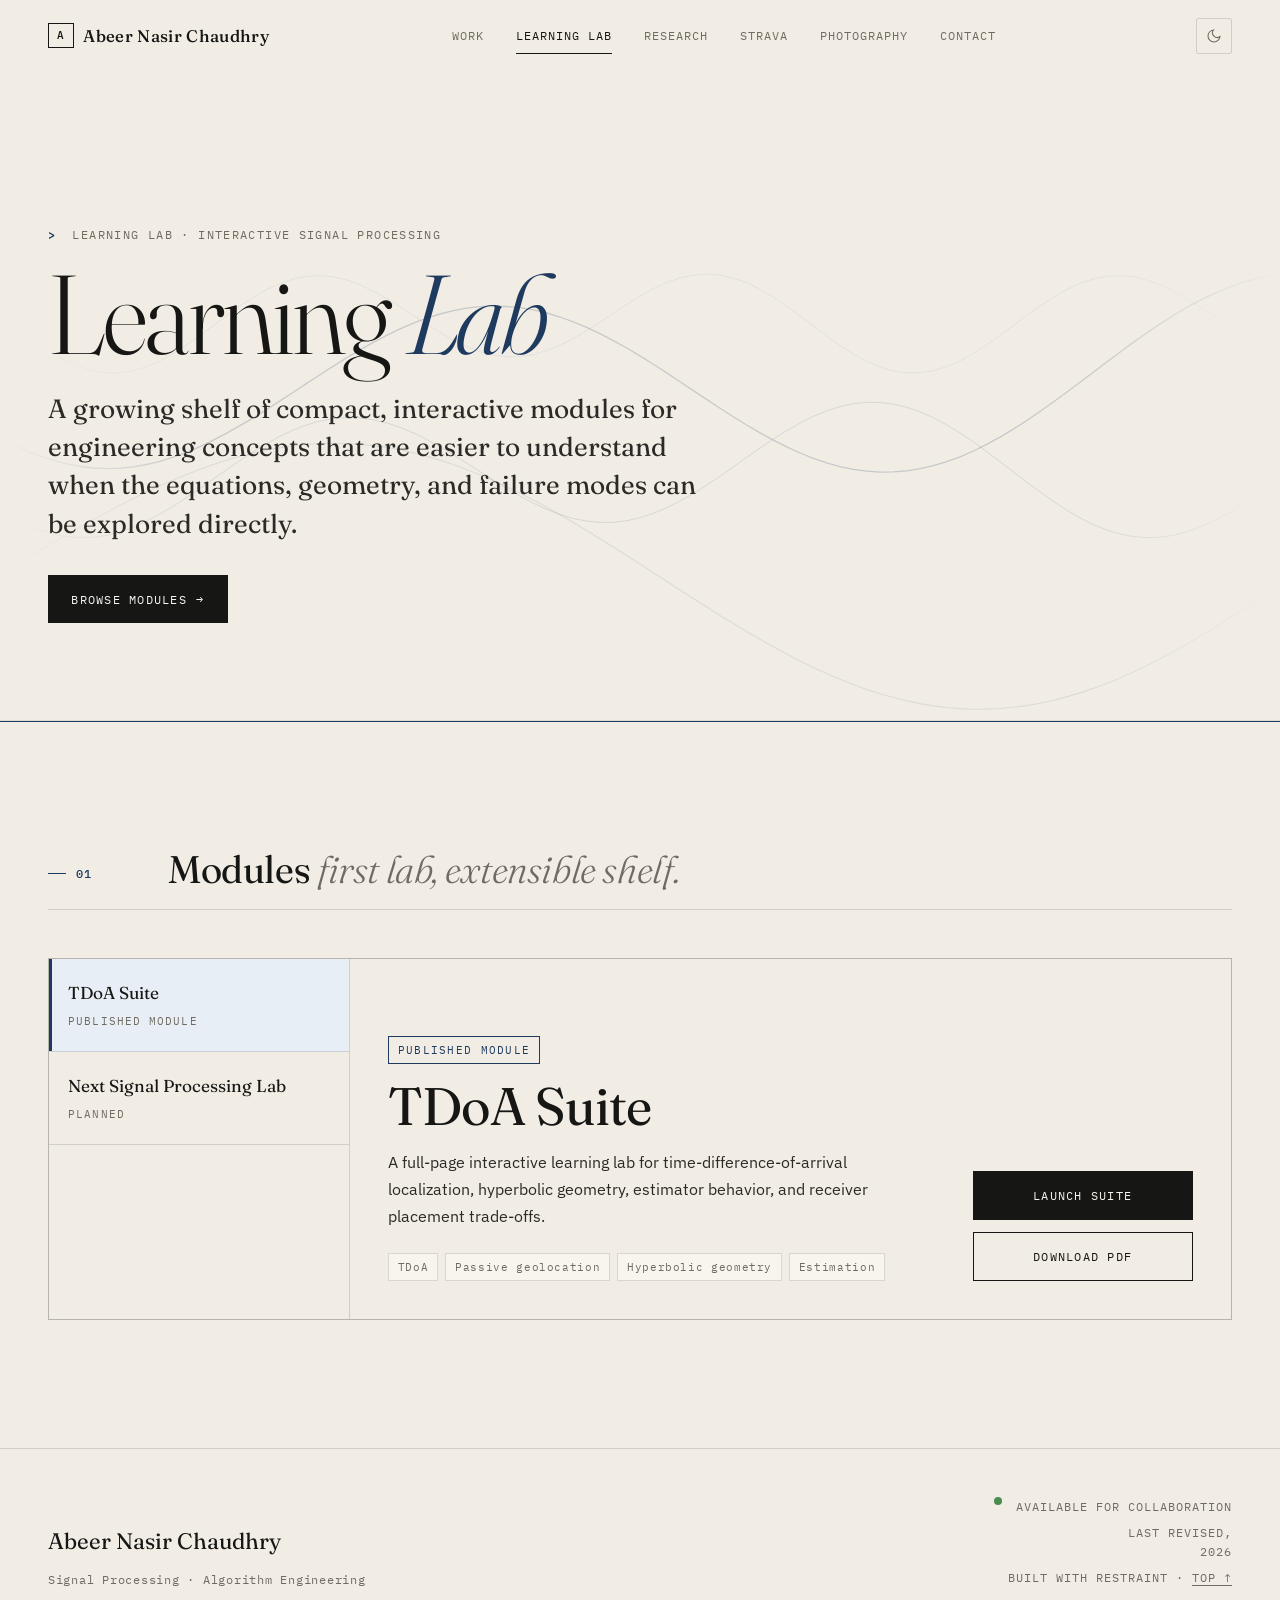
==== commit a18be29c: "Tighten Learning Lab CTA copy" ====
--- a/learning.html
+++ b/learning.html
@@ -71,7 +71,6 @@
           </p>
           <div class="learning-hero-actions">
             <a class="btn btn-primary" href="#modules">Browse Modules <span class="arrow">&rarr;</span></a>
-            <a class="btn" href="assets/learning/tdoa/TDoA_Interactive.html" target="_blank" rel="noopener">Launch TDoA Suite</a>
           </div>
         </div>
       </div>
@@ -146,7 +145,7 @@
           '</div>' +
           '<div class="learning-panel-actions">' +
             actionLink(module.launchHref, module.launchHref ? 'Launch Suite' : 'Launch Pending', module.launchHref ? ' target="_blank" rel="noopener"' : '') +
-            actionLink(module.pdfHref, module.pdfHref ? 'Download Principles PDF' : 'PDF Pending', module.pdfHref ? ' target="_blank" rel="noopener" download' : '') +
+            actionLink(module.pdfHref, module.pdfHref ? 'Download PDF' : 'PDF Pending', module.pdfHref ? ' target="_blank" rel="noopener" download' : '') +
           '</div>' +
         '</article>';
       }).join('');
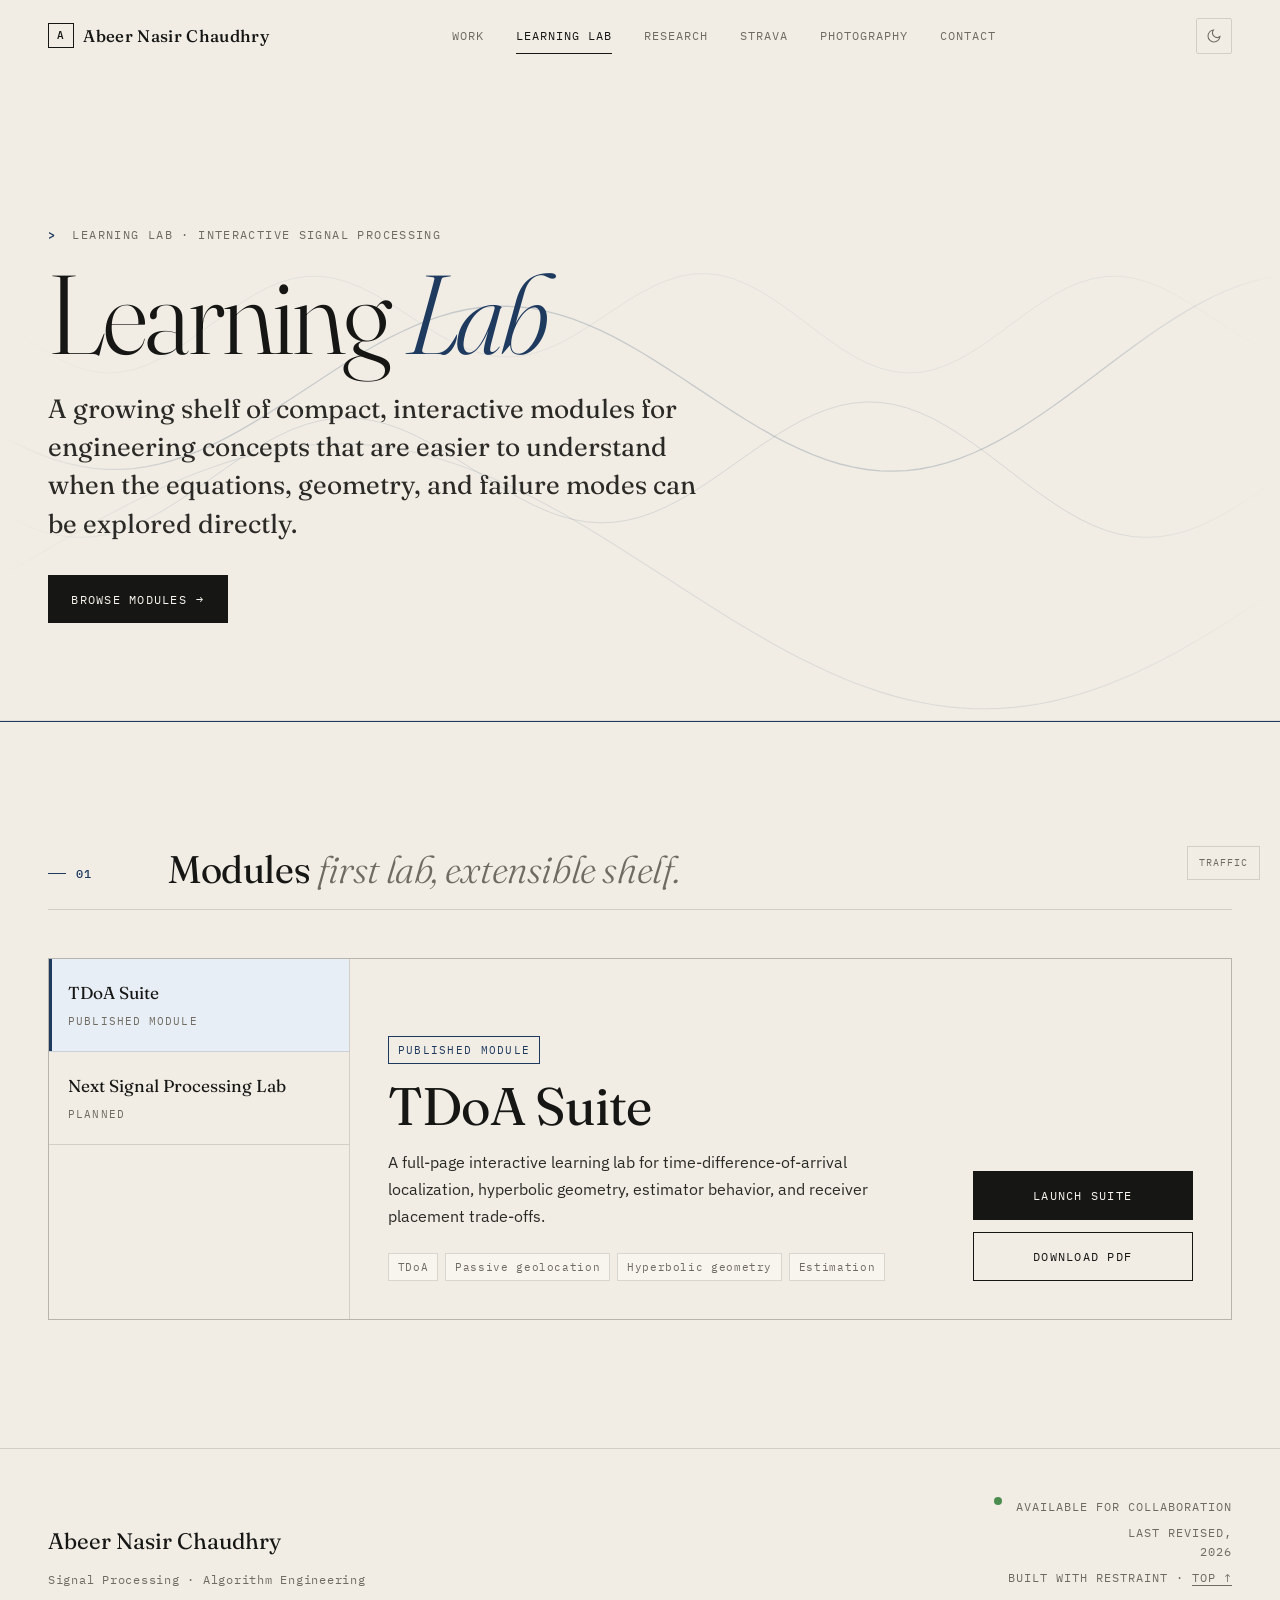
==== commit e5a1a1f8: "Add compact traffic links for portfolio analytics" ====
--- a/learning.html
+++ b/learning.html
@@ -89,6 +89,7 @@
         </div>
       </div>
     </section>
+
   </main>
 
   <footer class="site-footer">
@@ -103,6 +104,14 @@
       </div>
     </div>
   </footer>
+
+  <div class="traffic-tools" id="trafficTools">
+    <div class="traffic-panel" id="trafficPanel" hidden>
+      <a href="https://visitorbadge.io/status?path=https%3A%2F%2Fabeernch.github.io%2Fportfolio%2F" target="_blank" rel="noopener noreferrer">Portfolio Home</a>
+      <a href="https://visitorbadge.io/status?path=https%3A%2F%2Fabeernch.github.io%2Fportfolio%2Fassets%2Flearning%2Ftdoa%2FTDoA_Interactive.html" target="_blank" rel="noopener noreferrer">TDoA Suite</a>
+    </div>
+    <button class="traffic-toggle" id="trafficToggle" type="button" aria-controls="trafficPanel" aria-expanded="false">Traffic</button>
+  </div>
 
   <script src="assets/learning/modules.js"></script>
   <script>
@@ -165,6 +174,24 @@
           panel.hidden = !active;
         });
       });
+
+      var trafficTools = document.getElementById('trafficTools');
+      var trafficToggle = document.getElementById('trafficToggle');
+      var trafficPanel = document.getElementById('trafficPanel');
+
+      if (trafficTools && trafficToggle && trafficPanel) {
+        trafficToggle.addEventListener('click', function () {
+          var open = trafficToggle.getAttribute('aria-expanded') === 'true';
+          trafficToggle.setAttribute('aria-expanded', open ? 'false' : 'true');
+          trafficPanel.hidden = open;
+        });
+
+        document.addEventListener('click', function (event) {
+          if (trafficPanel.hidden || trafficTools.contains(event.target)) return;
+          trafficPanel.hidden = true;
+          trafficToggle.setAttribute('aria-expanded', 'false');
+        });
+      }
     })();
   </script>
   <script src="main.js"></script>
--- a/styles.css
+++ b/styles.css
@@ -4413,6 +4413,62 @@
 .learning-panel-actions .btn {
   justify-content: center;
 }
+.analytics-tracker {
+  position: absolute;
+  width: 1px;
+  height: 1px;
+  opacity: 0;
+  pointer-events: none;
+}
+.traffic-tools {
+  position: fixed;
+  right: clamp(0.85rem, 2vw, 1.25rem);
+  bottom: clamp(0.85rem, 2vw, 1.25rem);
+  z-index: 30;
+  display: flex;
+  flex-direction: column;
+  align-items: flex-end;
+  gap: 0.45rem;
+}
+.traffic-toggle {
+  font-family: var(--mono);
+  font-size: 0.64rem;
+  letter-spacing: 0.1em;
+  text-transform: uppercase;
+  color: var(--ink-muted);
+  border: 1px solid var(--hairline);
+  background: var(--bone);
+  padding: 0.5rem 0.68rem;
+  backdrop-filter: blur(12px);
+}
+.traffic-toggle:hover,
+.traffic-toggle[aria-expanded="true"] {
+  color: var(--ink);
+  border-color: var(--ink);
+}
+.traffic-panel {
+  display: grid;
+  gap: 1px;
+  min-width: 168px;
+  border: 1px solid var(--hairline);
+  background: var(--hairline);
+  box-shadow: 0 18px 40px rgba(0, 0, 0, 0.08);
+}
+.traffic-panel[hidden] {
+  display: none;
+}
+.traffic-panel a {
+  background: var(--bone);
+  padding: 0.68rem 0.8rem;
+  font-family: var(--mono);
+  font-size: 0.64rem;
+  letter-spacing: 0.08em;
+  text-transform: uppercase;
+  color: var(--ink);
+}
+.traffic-panel a:hover {
+  background: var(--accent-tint);
+}
 .module-action-disabled {
   border-color: var(--hairline);
   color: var(--ink-faint);
@@ -4452,6 +4508,10 @@
     flex-direction: row;
     flex-wrap: wrap;
   }
+  .traffic-tools {
+    right: 0.75rem;
+    bottom: 0.75rem;
+  }
 }
 
 
